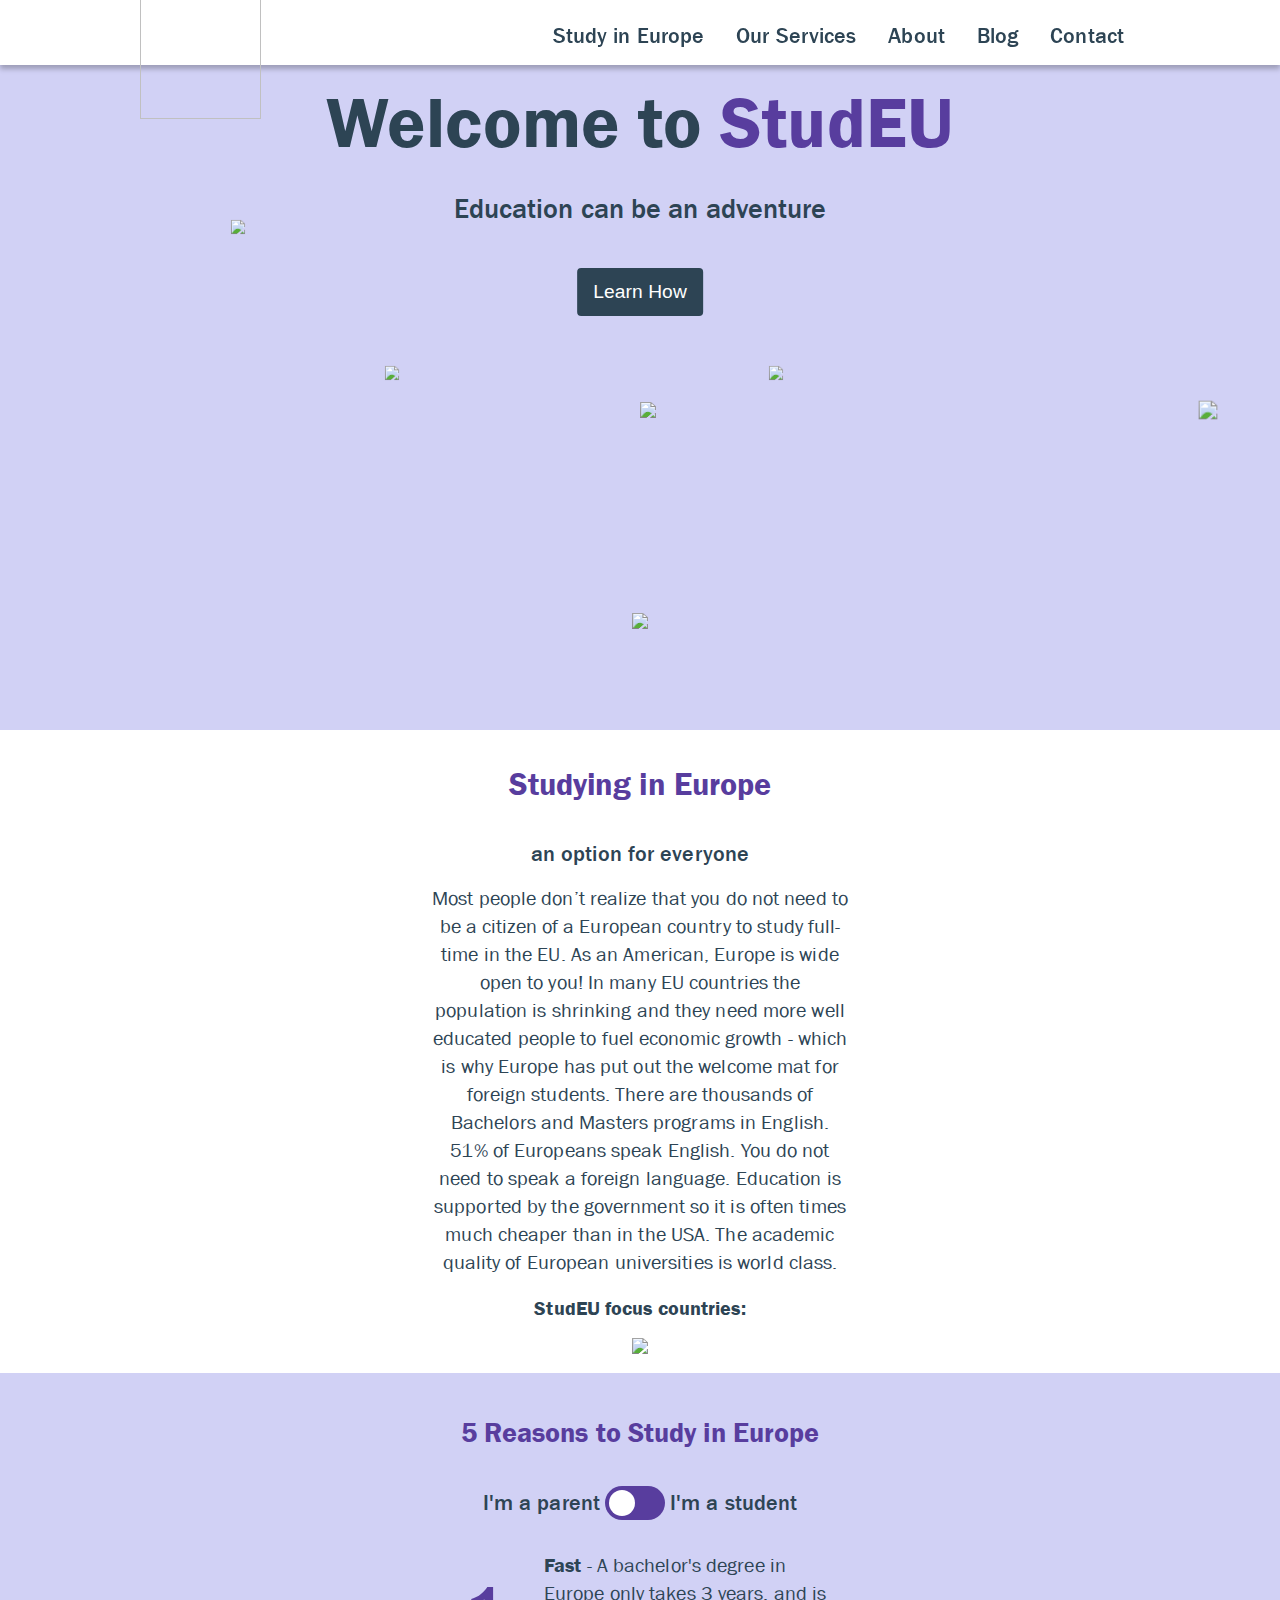
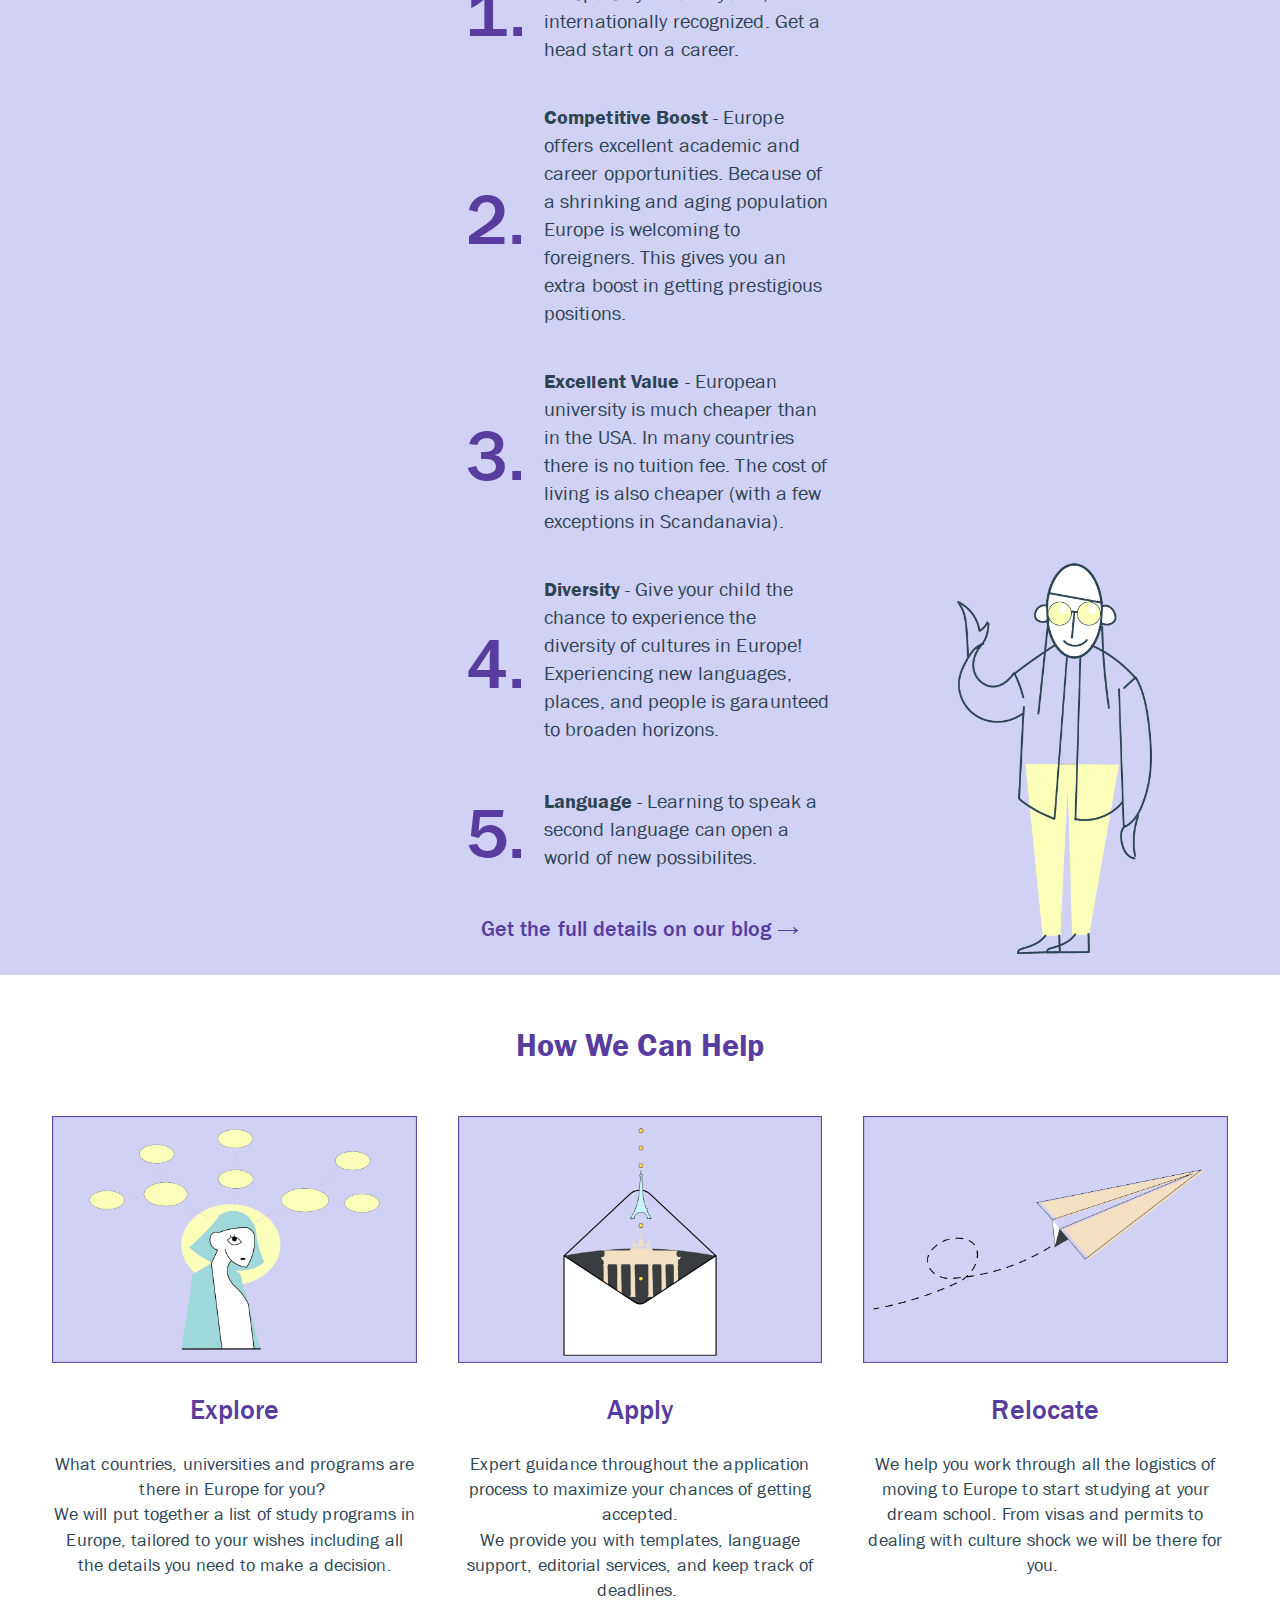
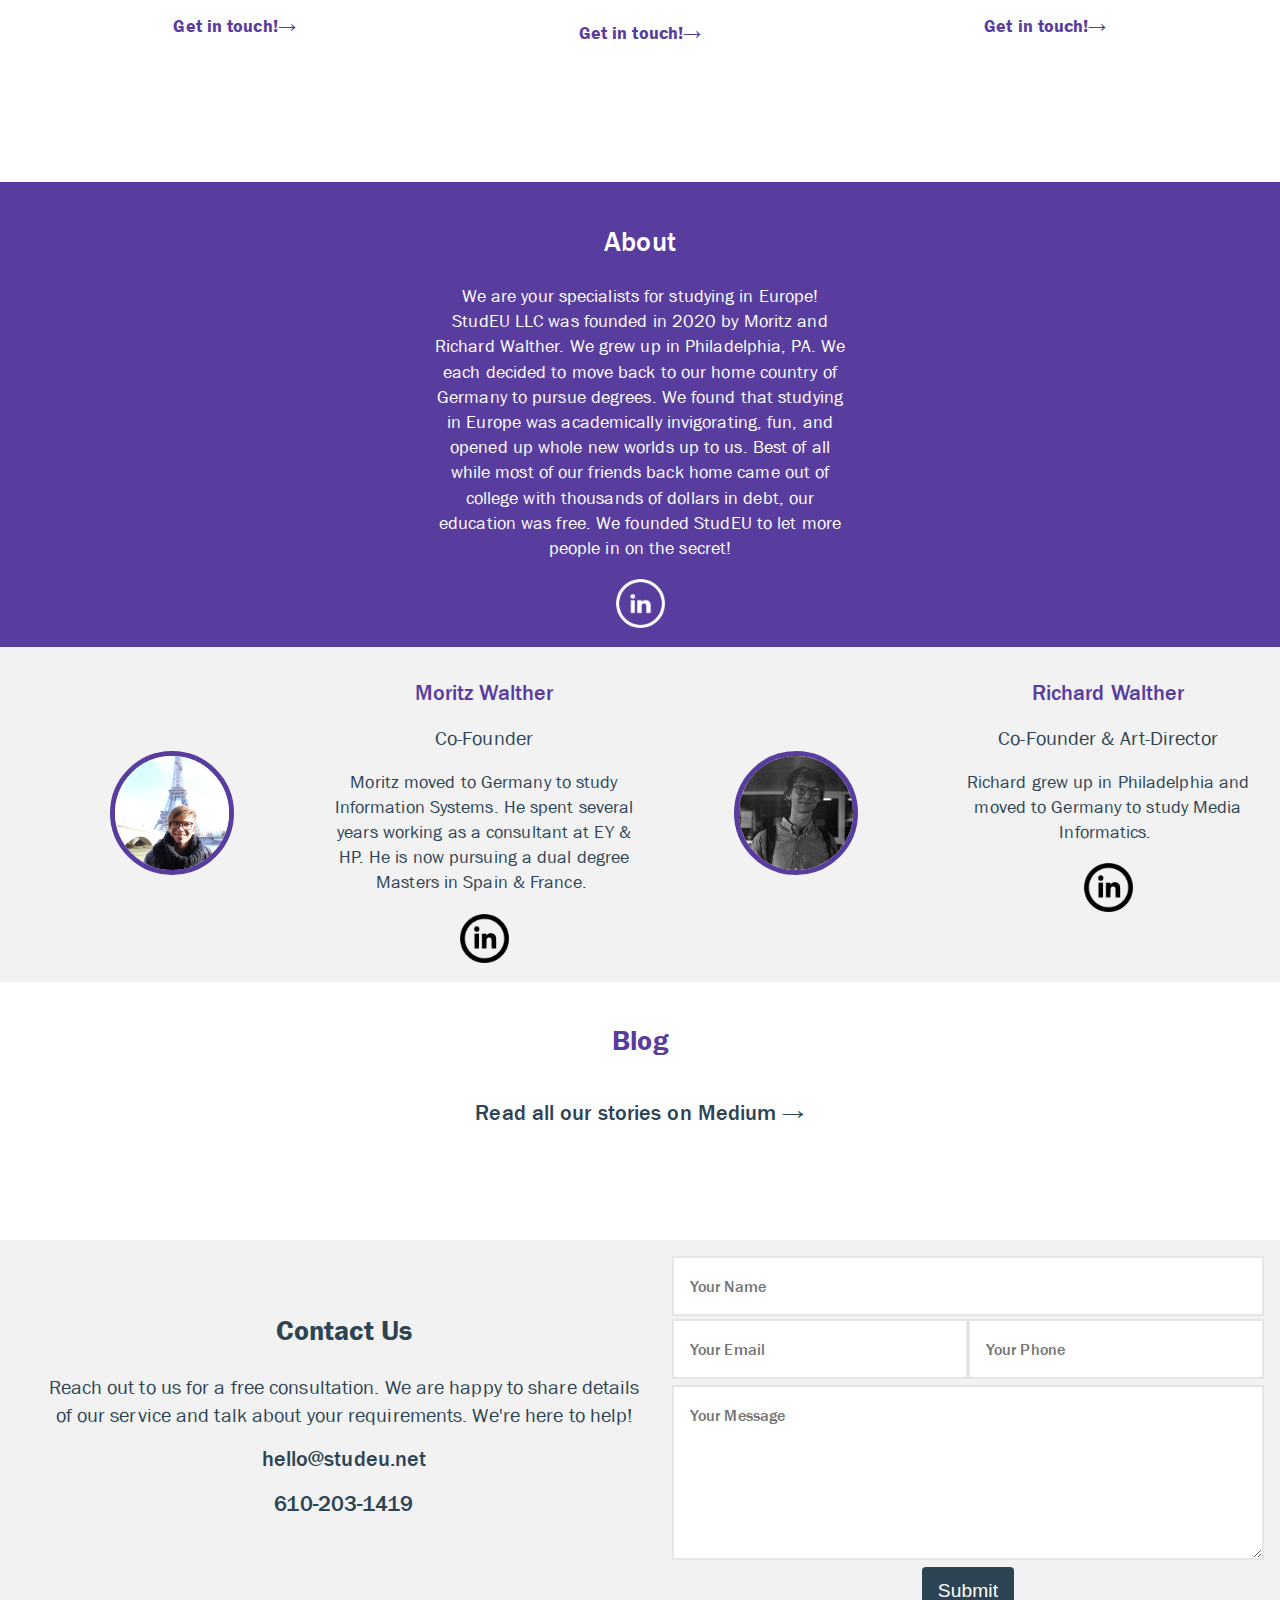
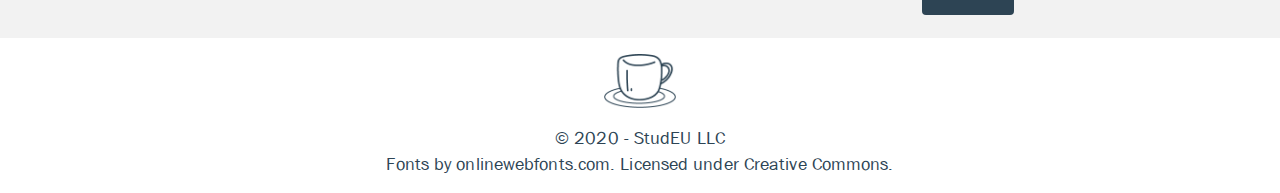
==== index.html @ b0014d2d "smooth scrolling for mobile and IE" ====
<!DOCTYPE html>
<html lang="en">
<head>
    <meta charset="UTF-8">
    <meta name="viewport" content="width=device-width, initial-scale=1.0">
    <title>StudEU</title>
    <link rel="icon" type="image/png" href="images/favicon3.png"/>
    <link rel="stylesheet" href="style.css">
    <script src="https://ajax.googleapis.com/ajax/libs/jquery/3.5.1/jquery.min.js"></script>
    <script type="text/javascript" src="//cdn.jsdelivr.net/npm/slick-carousel@1.8.1/slick/slick.min.js"></script>
    <script src="https://medium-widget.pixelpoint.io/widget.js"></script>
   <!-- <script src="https://www.google.com/recaptcha/api.js" async defer></script> !-->
   <script src="script.js"></script>
</head>
<body>
    <header id="header">
        <div id="header-inner">

            <a id="header-logo" href="#">
                <img src="images/Artboard 1.svg" alt="">
            </a>
            <button id="header-nav-open" class="header-nav-button button icon-button">☰</button>
            <nav id="header-nav">
                <button id="header-nav-close" class="header-nav-button button icon-button">&times;</button>
                <ul id="header-nav-menu" class="menu-list">
                    <li class="menu-item">
                        <div onclick="scrollToElement('studying-in-Europe')">Study in Europe</div>
                    </li>
                    <li class="menu-item">
                        <div onclick="scrollToElement('services')">Our Services</div>
                    </li>
                    <li class="menu-item">
                        <div onclick="scrollToElement('about')">About</div>
                    </li>
                    <li class="menu-item">
                        <div onclick="scrollToElement('blog')">Blog</div>
                    </li>
                    <li class="menu-item">
                        <div onclick="scrollToElement('contact')">Contact</div>
                    </li>
                </ul>
            </nav>
        </div>
    </header>
    <main id="content">
        <section id="section-intro" class="section">
                <div id="background-frame"> 
                    <div class="section-heading"><h3 style="margin-bottom: -1rem; padding: 0rem;"><b>Welcome to <span style="color: #583D9E;">StudEU</span></b></h3></div>
                    <h2 style="margin-bottom: -2rem;">Education can be an adventure</h2>
                    <a href="#studying-in-Europe">
                        <button class="button button-primary center button-start" style="align-items: center;">Learn How</button>
                    </a>                 
                    <img id="stage1" src="./images/stage 2.0/Asset 1@0.75x.png">
                    <img id="stage2" src="./images/stage 2.0/Asset 2.png">
                    <img id="stage3" src="./images/stage 2.0/Asset 3.png">
                    <img id="stage4" src="./images/stage 2.0/Asset 4.png">
                    <img id="stage5" src="./images/stage 2.0/Asset 5.png">
                    <img id="stage-bubbles" src="./images/stage 2.0/Asset 7@0.75x.png">
                </div>
      </section>
        <span id="studying-in-Europe"></span>
        <section  class="flex-grid" style="margin-top: 0rem; padding-top: 0rem;">
            <div class="flex-col">
            </div>
            <div class="flex-col">
                <h2 class="section-heading" style ="color:#583D9E;"><b>Studying in Europe</b></h2>
                <h1>an option for everyone</h1>
                <p2>Most people don’t realize that you do not need to be a citizen of a European country to study full-time in the EU. As an American, Europe is wide open to you! In many EU countries the population is shrinking and they need more well educated people to fuel economic growth - which is why Europe has put out the welcome mat for foreign students. There are thousands of Bachelors and Masters programs in English. 51% of Europeans speak English. You do not need to speak a foreign language. Education is supported by the government so it is often times much cheaper than in the USA. The academic quality of European universities is world class.</p2>
                <br><br>
                <p2><b>StudEU focus countries:</b></p2>
                
            </div>
            <div class="flex-col">
            </div>       
        </section>
    </section>
    <section  class="flex-grid" style="margin-top: 0rem; padding-top: 0rem;">
        <div class="flex-col">
        </div>
        <div class="flex-col">
            <img id="mapid" style = "display: inline-block;" src="./images/Map-of-Europe-Highlighted.png">
        </div>
        <div class="flex-col">
        </div>       
    </section>
    <section id="section-why" class="flex-grid">
                <div class="flex-col">
                </div>
                <div class="flex-col">
                        <h2 style="margin-bottom:-1rem;" class="purple-text"> <b>5 Reasons to Study in Europe</b></h2>
                        <br><br>
                        <div class="grid-container" style="margin-bottom: .1rem; margin-top:.1rem;">
                            <div class="grid-item">
                                <h1>I'm a parent</h1>                                
                            </div>
                            <div class="grid-item">
                                <label class="switch">
                                    <input type="checkbox" id="mySwitch" onclick="changeText()">
                                    <span class="switch-slider round"></span>
                                </label> 
                            </div>
                            <div class="grid-item">
                                <h1>I'm a student</h1>
                            </div>                                                     
                        </div>
                        <div class="flex-grid" >
                            <div class="flex-col flex-col-numbers">
                                <div class="reasons-list-number">1.</div>
                            </div>
                            <div class="flex-col flex-col-reasons">
                                <p2 id="reason1"><b>Fast</b> -  A bachelor's degree in Europe only takes 3 years, and is internationally recognized. Get a head start on a career. </p2>
                            </div>
                        </div>
                        <div class="flex-grid">
                            <div class="flex-col flex-col-numbers">
                                <div class="reasons-list-number">2.</div>
                            </div>
                            <div class="flex-col flex-col-reasons">
                                <p2 id="reason2"><b >Competitive Boost</b> - Europe offers excellent academic and career opportunities. Because of a shrinking and aging population Europe is welcoming to foreigners. This gives you an extra boost in getting prestigious positions.</p2>
                            </div>
                        </div>
                        <div class="flex-grid" >
                            <div class="flex-col flex-col-numbers">
                                <div class="reasons-list-number">3.</div>
                            </div>
                            <div class="flex-col flex-col-reasons">
                                <p2 id="reason3"><b>Excellent Value</b> - European university is much cheaper than in the USA. In many countries there is no tuition fee. The cost of living is also cheaper (with a few exceptions in Scandanavia).</p2>
                            </div>
                        </div>
                        <div class="flex-grid">
                            <div class="flex-col flex-col-numbers">
                                <div class="reasons-list-number">4.</div>
                            </div>
                            <div class="flex-col flex-col-reasons">
                                <p2 id="reason4"><b>Diversity</b> - Give your child the chance to experience the diversity of cultures in Europe! Experiencing new languages, places, and people is garaunteed to broaden horizons.</p2>    
                            </div>
                        </div>
                        <div class="flex-grid">
                            <div class="flex-col flex-col-numbers">
                                <div class="reasons-list-number">5.</div>
                            </div>
                            <div class="flex-col flex-col-reasons">
                                <p2 id="reason5"><b>Language</b> - Learning to speak a second language can open a world of new possibilites.</p2>
                            </div>
                        </div>
                        <a id = "blog-more-info" href="https://medium.com/@studeu/5-great-reasons-for-your-child-to-study-full-time-in-europe-77529d9ef57d">
                            <h1 style="color:#583D9E;">Get the full details on our blog → </h1>
                        </a>
                    </div>        
                <div class="flex-col" style="align-self:flex-end;">
                    <img src="images/Person-Showing.png" id="person-image">
                </div>
        </section>
        <span id="services"></span>
        <section id="section-services" class="flex-grid">
                <div class="flex-col">
                </div>
                <div class="flex-col" style= "flex-grow: 3;">
                    <h2 class="section-heading" style="color:#583D9E;" ><b>How We Can Help</b></h2>
                </div>
                <div class="flex-col">
                </div>
                <div class="flex-grid">
                    <div class="flex-col" style="align-self: flex-start; justify-content: center; margin-bottom: 1.5rem;  text-align: center;" >
                        <img src="images/Service-Explore.png" id="service-image">
                        <br>
                        <h2 class="purple-text">Explore</h2>
                        
                            <div style="width:90%; display: inline-block;">
                            <p1>
                                What countries, universities and programs are there in Europe for you? <br>
                                We will put together a list of study programs in Europe, tailored to your wishes including all the details you need to make a decision.
                            </p1>
                            </div>
                        
                        <br><br><br>
                        <span  onclick="prefillMessage('explore'); scrollToElement('contact')"><p1 class="underline-me purple-text"><b>Get in touch!→</b></p1></span>
                    </div>
                    <div class="flex-col" style="align-self: flex-start; justify-content: center; margin-bottom: 1.5rem;  text-align: center;">
                        <img src="images/Service-Apply.png" id="service-image">
                        <br>
                        <h2 class="purple-text">Apply</h2>
                        <div style="width:90%; display: inline-block;">
                            <p1>
                                Expert guidance throughout the application process to maximize your chances of getting accepted.<br>
                                We provide you with templates, language support, editorial services, and keep track of deadlines. 
                            </p1>
                        </div>
                        <br><br>
                        <span onclick="prefillMessage('apply'); scrollToElement('contact')"><p1 class="underline-me purple-text"><b>Get in touch!→</b></p1></span>
                    </div>
                    <div class="flex-col" style="align-self: flex-start; justify-content: center; margin-bottom: 1.5rem;  text-align: center;">
                        <img src="images/Service-Relocate.png" id="service-image">
                        <br>
                        <h2 class="purple-text">Relocate</h2>
                        <div style="width:90%; display: inline-block;">
                            <p1 >We help you work through all the logistics of moving to Europe to start studying at your dream school. From visas and permits to dealing with culture shock we will be there for you. 
                            </p1>
                        </div>
                        <br><br><br>
                        <span onclick="prefillMessage('relocate'); scrollToElement('contact')"><p1 class="underline-me purple-text"><b>Get in touch!→</b></p1></span>
                    </div>
                </div>
        </section>
        <span id="about"></span>
        <section id="section-about" class="flex-grid">
            <div class="flex-col">
            </div>
            <div class="flex-col">
                <h2 style="color:white;">About</h2>
                
                <p1 style="color:white;">We are your specialists for studying in Europe! StudEU LLC was founded in 2020 by Moritz and Richard Walther. We grew up in Philadelphia, PA. We each decided to move back to our home country of Germany to pursue degrees. We found that studying in Europe was academically invigorating, fun, and opened up whole new worlds up to us. Best of all while most of our friends back home came out of college with thousands of dollars in debt, our education was free. We founded StudEU to let more people in on the secret!</p1>
                <br> <br>
                <a href="https://www.linkedin.com/company/studeu/">
                    <img src="images/Linkedin-white.png" class="linkedin-icon">
                </a>
            </div>
            <div class="flex-col">
            </div>
        </section>
        <section id="section-about-people" class="flex-grid" >
            <div class="flex-col">
                <img src="images/Moritz-Pic.jpg" class="person-img">
            </div>
            <div class="flex-col" style="align-self: flex-start">
                <h1 class="purple-text">Moritz Walther</h1>
                <p2>Co-Founder</p2>
                <br> <br>
                <p1>Moritz moved to Germany to study Information Systems. He spent several years working as a consultant at EY & HP. He is now pursuing a dual degree Masters in Spain & France. </p1>
                <br> <br>
                <a href="https://www.linkedin.com/in/moritz-walther/">
                    <img src="images/Linkedin-black.png" class="linkedin-icon">
                </a>
                <br>
            </div>
            <div class="flex-col">
                <img src="images/Richard-Pic.jpg" class="person-img">
            </div>
            <div class="flex-col" style="align-self: flex-start">
                <h1 class="purple-text">Richard Walther</h1>
                        <p2>Co-Founder & Art-Director</p2>
                        <br> <br>
                        <p1>Richard grew up in Philadelphia and moved to Germany to study Media Informatics. </p1>
                        <br> <br>
                            <div style="margin-top: auto;">
                                <a href="https://www.linkedin.com/in/richard-w-7a8641109/">
                                    <img src="images/Linkedin-black.png" class="linkedin-icon">
                                </a>
                            </div>
            </div>
        </section>
        <span id="blog"></span>
        <section id="section-blog" class="section">
            <h2 class="purple-text"><b>Blog</b></h2>
            <a href="https://medium.com/@studeu">
                <h1> Read all  our stories on Medium → </h1>
            </a>
            <div id="medium-widget"></div>
            
            <script>
                blog();
            </script>
        </section>
        <span id="contact"></span>
        <section id="section-contact" class="flex-grid"> 
            <div class="flex-col" id="contact-text">
                <h2><b>Contact Us</b></h2>
                <p2>Reach out to us for a free consultation. We are happy to share details of our service and talk about your requirements. We're here to help!</p2>
                <a href="mailto:hello@studeu.net">
                <h1>hello@studeu.net</h1> </a>
                <a href="tel:610-203-1419">
                <h1>610-203-1419</h1></a>
            </div>

            <div class="flex-col" style="padding:0rem;">
                    <form id="form" onsubmit="submitToAPI(event)">
                    <div class="form-row">
                        <input name="name" id="form-name" type="text" class="input" placeholder="Your Name" required>
                    </div>
                    <div class="form-row">
                        <div class = "flex-grid" style="padding:0rem;">
                                <div class="flex-col flex-col-half" >
                                    <input name="email" id="form-email" type="email" class="input" placeholder="Your Email" required>
                                </div>
                                <div class="flex-col flex-col-half">
                                    <input name="phone" id="form-phone" class="input" placeholder="Your Phone">
                                </div>
                        </div>
                    </div>
                    <div class="form-row">
                        <textarea name="message" id="form-message" class="input" placeholder="Your Message"></textarea>
                    </div>
                    <!--<div class="g-recaptcha" data-sitekey="6LcpQLAZAAAAAIV9UxPJZCe8Hn0rrVC9Y1Fi3FU3" data-callback=”ccb”></div><span></span>-->
                    <div class="form-row">
                        <button type="submit" id="form-submit" class="button button-send">Submit</button>
                    </div>
                </form>
                <div id="sent-message"></div>
            </div>
        </section>
    </main>
    <footer id="footer">
        <div id="footer-inner">
            <img src="images/coffee-mug.png" id="footer-picture">
            <br>
            <p1>© 2020 - StudEU LLC</p1>
            <p1>Fonts by onlinewebfonts.com. Licensed under Creative Commons.</p1>
        </div>
    </footer>
</body>
</html>
---- style.css ----
/* Colors */

:root {
    /* Body */
    --color-background-body: #FFFFFF;

    --color-font-body: #2D4454;
    --color-font-link: #583D9E;
    
    --font-body: 'Franklin Gothic Medium', 'Franklin Gothic Book', Arial, sans-serif;
    

    /* General */
    --color-border: rgba(0, 0, 0, 0.1);
    --color-face: #FFFFFF;
    
    /* Button */
    --color-background-button: transparent;
    --color-background-button-hover: #583D9E;
    
    --color-background-button-primary: #2D4454;
    --color-font-button-primary: #FFFFFF;
    
    /* Layout */
    --metric-content-width: 1000px;

    /* Header */
    --color-background-header: var(--color-background-body);

    /* Nav */
    --color-background-nav: #405465;
    --color-font-nav: #FFFFFF;

    /* Sections */
    --color-background-section-why: #D1D1F5;
    --color-background-section-services: #FFFFFF;
    --color-background-section-countries: #FAFAFA;
    --color-background-section-about: #583D9E;
    --color-background-section-about-people: #F2F2F2;
    --color-background-section-contact:#F2F2F2;
    /* Footer */
    --color-background-footer: #ffffff;
}



/* Dark mode */
@media (prefers-color-scheme: dark) {
    :root {
    }
}

/* Setup */
@font-face {font-family: "Franklin Gothic Book"; src: url("./fonts/Franklin\ Gothic\ Book.woff"); }
@font-face {font-family: "Franklin Gothic Medium"; src: url("./fonts/Franklin\ Gothic\ Medium.woff"); }
@font-face {font-family: "Franklin Gothic Book"; src: url("./fonts/Franklin\ Gothic\ Demi.woff");  font-weight: bold; }
@font-face {font-family: "Franklin Gothic Medium"; src: url("./fonts/Franklin\ Gothic\ Demi.woff");  font-weight: bold; }

* {
    -webkit-tap-highlight-color: transparent;
    box-sizing: border-box;
    flex: 0 0 auto;
    letter-spacing: 0.1px;
}
*:focus {
    outline: none;
}


html {
    /**scroll-behavior: smooth;**/
    overflow-x: hidden;
  }

body {
    background-color: var(--color-background-body);
    display: flex;
    flex-flow: column nowrap;
    font-size: 1rem;
    margin: 0;
    color: var(--color-font-body);
    font-family: var(--font-body);
    overflow-x: hidden;
}

a {
    color: var(--color-font-link);
    cursor: pointer;
    text-decoration: none;
}
a:hover {
    text-decoration: underline;
}

button {
    cursor: pointer;
}

h1 {
    font-family: Franklin Gothic Medium;
    font-style: normal;
    font-weight: normal;
    font-size: 22px;
    line-height: 140.62%;
    /* or 101px */
    color: #2D4454;
}
h2 {
    font-family: Franklin Gothic Medium;
    font-style: normal;
    font-weight: normal;
    font-size: 28px;
    line-height: 140.62%;
    /* or 39px */
    color: #2D4454;
}
h3 {
    font-family: Franklin Gothic Medium;
    font-style: normal;
    font-weight: normal;
    font-size: 72px;
    line-height: 140.62%;
    /* or 101px */
    color: #2D4454;
}

p1 {
    font-family: Franklin Gothic Book;
    font-style: normal;
    font-weight: normal;
    font-size: 18px;
    line-height: 140.62%;
    /* identical to box height, or 25px */
    color: #2D4454;
}
p2{
    font-family: Franklin Gothic Book;
    font-style: normal;
    font-weight: normal;
    font-size: 20px;
    line-height: 140.62%;
    /* or 28px */
    color: #2D4454;
    text-align: center;
}


.grid-container {
    display: inline-grid;
    grid-template-columns: auto auto auto;
    grid-column-gap: 5px;
    justify-items: center;
    text-align: center;
    align-items: center;
    margin-bottom: -10rem;
  }
.grid-item {
    
    
}
/* Components */

.button {
    align-items: center;
    background: var(--color-background-button);
    border: none;
    border-radius: 4px;
    color: var(--color-font-button);
    cursor: pointer;
    display: flex;
    font-size: 1.2rem;
    height: 48px;
    justify-content: center;
    margin: 4px;
    padding: 0 16px;
}

.button:hover {
    background-color: var(--color-background-button-hover);
}

.button-primary {
    background: var(--color-background-button-primary);
    color: var(--color-font-button-primary);
}

@media screen and (max-width: 720px) {
    .button-primary{
        display: none;
    }
}

.button-send {
    background: var(--color-background-button-primary);
    color: var(--color-font-button-primary);
}

.button-secondary {
    border: 1px solid var(--color-background-button-primary);
}
.center {
    margin: 0;
    position: absolute;
    top: 40%;
    left: 50%;
    -ms-transform: translate(-50%, -50%);
    transform: translate(-50%, -50%);
  }

.icon-button {
    padding: 0;
    width: 48px;
}
.purple-text {
    color: #583D9E;
}

.input {
    border: 2px solid var(--color-border);
    font-family: var(--font-body);
    font-size: 1rem;
    line-height: 1.5rem;
    padding: 16px;
    width: 100%;
}

.reasons-list-number{
    font-family: Franklin Gothic Medium;
    font-style: normal;
    font-weight: normal;
    font-size: 72px;
    line-height: 140.62%;
    color: #583D9E;
    padding-top: 0px;
    padding-bottom: 0px;
    margin-bottom: 0px;
    margin-top: 0px;
}

.input-label {
    font-size: 1rem;
    width: 100%;
}
.menu-list {
    align-items: stretch;
    display: flex;
    flex-flow: column nowrap;
    list-style: none;
    margin: 0;
    padding: 0;
}

.image {
    background-position: center;
    background-repeat: no-repeat;
    background-size: contain;
    min-height: 128px;
    min-width: 128px;
}


.slider {
    display: flex;
    flex-flow: column nowrap;
    min-height: 512px;
    height: 90vh;
    max-height: 720px;
    position: relative;
}

.slick-list {
    flex-grow: 1;
    overflow: hidden;
}

.slick-track {
    height: 100%;
    display: flex;
    flex-flow: row nowrap;
}

.slick-arrow {
    height: 100%;
    padding: 0;
    position: absolute;
    top: 50%;
    transform: translateY(-50%);
    z-index: 2;
    width: 48px;
}

.slick-prev {
    left: 0;
}

.slick-next {
    right: 0;
}

.slick-slide {
    height: 100%;
    padding: 16px;
    z-index: 0;
}

.slick-slide-content {
    background-color: var(--color-face);
    border: 1px solid var(--color-border);
    border-radius: 4px;
    height: 100%;
    width: 100%;
}

.slick-dots {
    display: flex;
    flex-flow: row nowrap;
    justify-content: center;
    list-style: none;
    margin: 0;
    padding: 0;
}

.slick-dots > li {
    margin: 4px;
}

.slick-dots > li > button {
    background: transparent;
    border: none;
    font-size: 0;
    line-height: 0;
    margin: 0;
    padding: 8px;
}

.slick-dots > li > button::before {
    border-radius: 50%;
    background-color: var(--color-border);
    content: '';
    display: block;
    height: 8px;
    width: 8px;
}

.slick-dots > li.slick-active > button::before {
    background-color: var(--color-font-body);
}


.switch {
    position: relative;
    display: inline-block;
    width: 60px;
    height: 34px;
  }
  
 
.switch input {
    opacity: 0;
    width: 0;
    height: 0;
  }

  .switch-slider {
    position: absolute;
    cursor: pointer;
    top: 0;
    left: 0;
    right: 0;
    bottom: 0;
    background-color: #583D9E;
    -webkit-transition: .4s;
    transition: .4s;
  }
  
  .switch-slider:before {
    position: absolute;
    content: "";
    height: 26px;
    width: 26px;
    left: 4px;
    bottom: 4px;
    background-color: white;
    -webkit-transition: .4s;
    transition: .4s;
  }
  
input:checked + .switch-slider {
    background-color: #2D4454;
  }
  input:focus + .switch-slider {
    box-shadow: 0 0 1px #2196F3;
  }
  
 input:checked + .switch-slider:before {
    -webkit-transform: translateX(26px);
    -ms-transform: translateX(26px);
    transform: translateX(26px);
  }
  

.switch-slider.round {
    border-radius: 34px;
  }
  
.switch-slider.round:before {
    border-radius: 50%;
  }
  

.tabs {
    display: flex;
    flex-flow: column nowrap;
}
.tab-control {
    display: flex;
    flex-flow: row nowrap;
    justify-content: center;
    margin-bottom: 24px;
}

.tab {

}

.tabs.parent .tab-student {
    display: none;
}
.tabs.student .tab-parent {
    display: none;
}
 

/* Layout */

#header {
    background-color: var(--color-background-header);
    display: flex;
    height: 65px;
    justify-content: center;
    position: sticky;
    top: 0;
    width: 100%;
    z-index: 1;
    box-shadow: 0px 4px 5px rgba(0, 0, 0, 0.25);
    position: fixed;
    top: 0;
    }

#header-inner {
    align-items: center;
    display: flex;
    flex-flow: row nowrap;
    height: 56px;
    justify-content: space-between;
    width: 100%;
    max-width: var(--metric-content-width);
    
}

#header-logo {
    padding-top: 5px;
    display: block;
    width: 121px;
    height: 171px;
    }

#header-logo > img {
    width: 121px;
    height: 171px;

}

#header-nav {
    background-color: var(--color-background-nav);
    bottom: 0;
    display: flex;
    flex-flow: column nowrap;
    position: fixed;
    right: 0;
    top: 0;
    transform: translateX(100%);
    width: calc(100% - 56px);
    max-width: 320px;
}
body.show-nav #header-nav {
    transform: translateX(0);
}

#header-nav-open {
    font-weight: 700;
}

#header-nav-close {
    align-self: flex-end;
    color: var(--color-font-nav);
    font-size: 2rem;
}

#header-nav-menu {
    margin-top: 128px;
}

#header-nav-menu .menu-item {
    font-family: Franklin Gothic Medium;
    font-style: normal;
    font-weight: normal;
    font-size: 22px;
    text-align: right;
    
}

#header-nav-menu a {
    display: block;
    color: var(--color-font-nav);
    padding: 0 16px;
    line-height: 4rem;
}
#header-nav-menu div {
    display: block;
    color: var(--color-font-nav);
    padding: 0 16px;
    line-height: 4rem;
}


@media (min-width: 720px) {
    #header-nav {
        background-color: transparent;
        position: static;
        transform: translateX(0);
        width: auto;
        max-width: unset;
    }

    .header-nav-button {
        display: none;
    }

    #header-nav-menu {
        margin-top: 15px;
        flex-flow: row nowrap;
    }

    #header-nav-menu a {
        color: var(--color-font-body);
        line-height: 3rem;
    }
    #header-nav-menu div {
        color: var(--color-font-body);
        line-height: 3rem;
    }
    #header-nav-menu div:hover {
        text-decoration: underline;
    }
}

/* Content */
#background-frame{
  width: 100%;
  height: 730px;
  background-color: #d1d1f5;

}
#stage1{
    /**The Studying Lady**/
    position: absolute;
    transform: translate(-50%, -50%);
    top: 85%;
    align-content: center; 
    z-index: 1;
}
@media screen and (max-width: 720px) {
    #stage1{
        /**no change needed**/
    }
}
#stage2{
    /**the windmill**/
    z-index: -1;
    position: absolute;
    top: 50%;
    left: 30%;
    transform: scale(0.9,0.9);
    z-index: 1;
}
@media screen and (max-width: 720px) {
    #stage2{
        z-index: -1;
        position: absolute;
        top: 65%;
        left: 2%;
        transform: scale(0.6,0.6);
        z-index: 1;
    }
}
@media screen and (max-width: 380px) {
    #stage2{
        z-index: -1;
        position: absolute;
        top: 60%;
        left: 2%;
        transform: scale(0.4,0.4);
        z-index: 1;
    }
}
#stage3{
    /**the viking boat**/
    z-index: -1;
    position: absolute;
    top: 30%;
    left: 18%;
    transform: scale(0.9,0.9);
    z-index: 1;
}
@media screen and (max-width: 720px) {
    #stage3{
    z-index: -1;
    position: absolute;
    top: 45%;
    left: 25%;
    transform: scale(0.5,0.5);
    z-index: 1;
    }
}
@media screen and (max-width: 380px) {
    #stage3{
    z-index: -1;
    position: absolute;
    top: 45%;
    left: 10%;
    transform: scale(0.3,0.3);
    z-index: 1;
    }
}
#stage4{
    /**the Brandenburger Tor **/
    z-index: -1;
    position: absolute;
    top: 55%;
    right: 5%;
    transform: scale(1.2,1.2);
    z-index: 1;
}
@media screen and (max-width: 380px) {
    #stage4{
    z-index: -1;
    position: absolute;
    top: 50%;
    right: 5%;
    transform: scale(0.6,0.6);
    z-index: 1;
    }
}
#stage5{
    /**the Eiffel Tower**/
    z-index: -1;
    position: absolute;
    top: 50%;
    left: 60%;
    transform: scale(0.9,0.9);
    z-index: 1;
}
@media screen and (max-width: 720px) {
    #stage5{
   display: none;
    }
}
#stage-bubbles{
    z-index: -1;
    position: absolute;
    top: 55%;
    align-content: center;
    z-index: 1;
}
@media screen and (max-width: 720px) {
    #stage-bubbles{
        transform: scale(0.7,0.7);
        z-index: 1;
    }
}
@media screen and (max-width: 380px) {
    #stage-bubbles{
        display: none;
    }
}

#sent-message{
    
}
#content {
    width: 100%;
    z-index: 0;
}
.flex-grid {
  display: flex;
  justify-content: space-evenly;
  flex-direction: row;
  flex-wrap: wrap;
  align-content: flex-start;
  align-items: center;
  padding: 16px;
  position: relative;
  width: 100%;
}
@media screen and (max-width: 720px) {
    .flex-grid{
        flex-direction: column;
    }
}

.flex-col {
    flex: 1;
    text-align: center;  
  }
.flex-col-numbers{
    height:100px;
}

.flex-col-reasons{

    text-align: left;
    flex-grow: 3;
    margin-bottom: .5rem;
}

.flex-col-half{
    margin-bottom: .2rem;
}
@media screen and (max-width: 720px) {
    .flex-col-half{
        width: 100%;
    }
}

#flex-col-email{
    padding-right: 1rem; 
    margin-left: -1rem;
}
@media screen and (max-width: 720px) {
    #flex-col-email{
        width: 100%;
        margin: 0px;
        padding: 0px;
        align-self: left;
    }
}

#flex-col-phone{
    margin-right: -1rem;
}
@media screen and (max-width: 720px) {
    #flex-col-phone{
        width: 100%;
        margin: 0px;
        padding: 0px;
        align-self: left;
    }
}

#footer-picture{
    max-width: 100%;
    height: 54px;
    
  }
#contact-text{
    align-self: flex-start; 
    padding: 2rem;
}


.person-img{
    width: 100%;
    max-width: 124px;
    height: auto;
    border-radius: 50%;
    border: 5px solid #583D9E;
    -webkit-background-size: cover;
    -moz-background-size: cover;
    -o-background-size: cover;
    background-size: cover;
}

.section {
    align-items: center;
    display: flex;
    flex-flow: column nowrap;
    justify-content: center;
    padding: 16px;
    position: relative;
    width: 100%;
}

.section-image {
    width: 100%;
    height: auto;
}

.section-inner {
    width: 370px;
    max-width: var(--metric-content-width);
    align-items: center;
    text-align: center;
    
}


.section-heading {
    display: block;
    font-size: 2rem;
    text-align: center;
    margin: 2rem 0;
    width: 100%;
}

.section-inner > p {
    font-size: 1.5rem;
    align-items: center;
}



#mapid { 
    width: auto;
    height: auto;
}
@media screen and (max-width: 380px) {
    #mapid{
        z-index: -1;
        transform: scale(0.5,0.5);
        vertical-align: middle;
        text-align: center;
        align-self:center;
        align-items: center;
        align-content: center;
        position: relative;
        justify-content: center;
    }
}

#medium-widget{
    display: inline-block;
    text-align: left;
    vertical-align: middle;
    align-self:center;
    align-items: center;
    align-content: center;
}

#person-image{
    width:50%;
    height:100%;
    object-fit:cover;
  }

#section-about {
    text-align: center;
    align-items: center;
    background: var(--color-background-section-about);
}

#section-blog {
    text-align: center;
    align-items: center;
    margin-bottom: 5rem;
}

#section-about > .section-image {
    height: 256px;
}

#section-about-people {
    text-align: center;
    align-items: center;
    background: var(--color-background-section-about-people);
}

#section-contact{
    background-color: var(--color-background-section-contact);
}

#section-explanation {
    text-align: center;
    align-items: center;

}



#section-intro {
    text-align: center;
    align-items: center;
    margin: 0rem;
    padding: 0rem;

}

#section-why {
    background: var(--color-background-section-why);
}

#section-countries {
    background-color: var(--color-background-section-countries);
}

#section-countries-slider {
    margin: 0 -16px;
}

#section-countries-slider .slick-list::before,
#section-countries-slider .slick-list::after {
    bottom: 0;
    content: '';
    display: none;
    position: absolute;
    top: 0;
    width: 48px;
    z-index: 1;
}
#section-countries-slider .slick-list::before {
    background: linear-gradient(to right, var(--color-background-section-countries) 0%,transparent 100%);
    left: 0;
}
#section-countries-slider .slick-list::after {
    background: linear-gradient(to left, var(--color-background-section-countries) 0%,transparent 100%);
    right: 0;
}

@media (min-width: 1000px) {
    #section-countries-slider .slick-list::before,
    #section-countries-slider .slick-list::after {
        display: block;
    }

    #section-countries-slider .slick-slide {
        padding: 16px 48px;
    }
}

#section-services {
    color: #fff;
    background: var(--color-background-section-services);
    margin-bottom: 5rem;
}


p1.underline-me:hover{
    text-decoration: underline;
}

 #service-image{
    width:90%;
    height:30%;
    object-fit:cover;
    
  }

#form {
    display: flex;
    flex-flow: column nowrap;
}

.form-row {
    align-items: center;
    display: flex;
    flex-flow: column wrap;
    margin-bottom: .2rem;
    width:100%;
    
}

#form-message {
    min-height: 175px;
    min-width: 300px;
    resize: vertical;
}

#form-submit {
    width: auto;
}

.linkedin-icon{
    width: 49px;
    height: auto;
}

/* Footer */

#footer {
    background-color: var(--color-background-footer);
    display: flex;
    justify-content: center;
    width: 100%;
}

#footer-inner {
    align-items: center;
    display: flex;
    flex-flow: column nowrap;
    justify-content: center;
    padding: 16px;
    width: 100%;
    max-width: var(--metric-content-width);
}
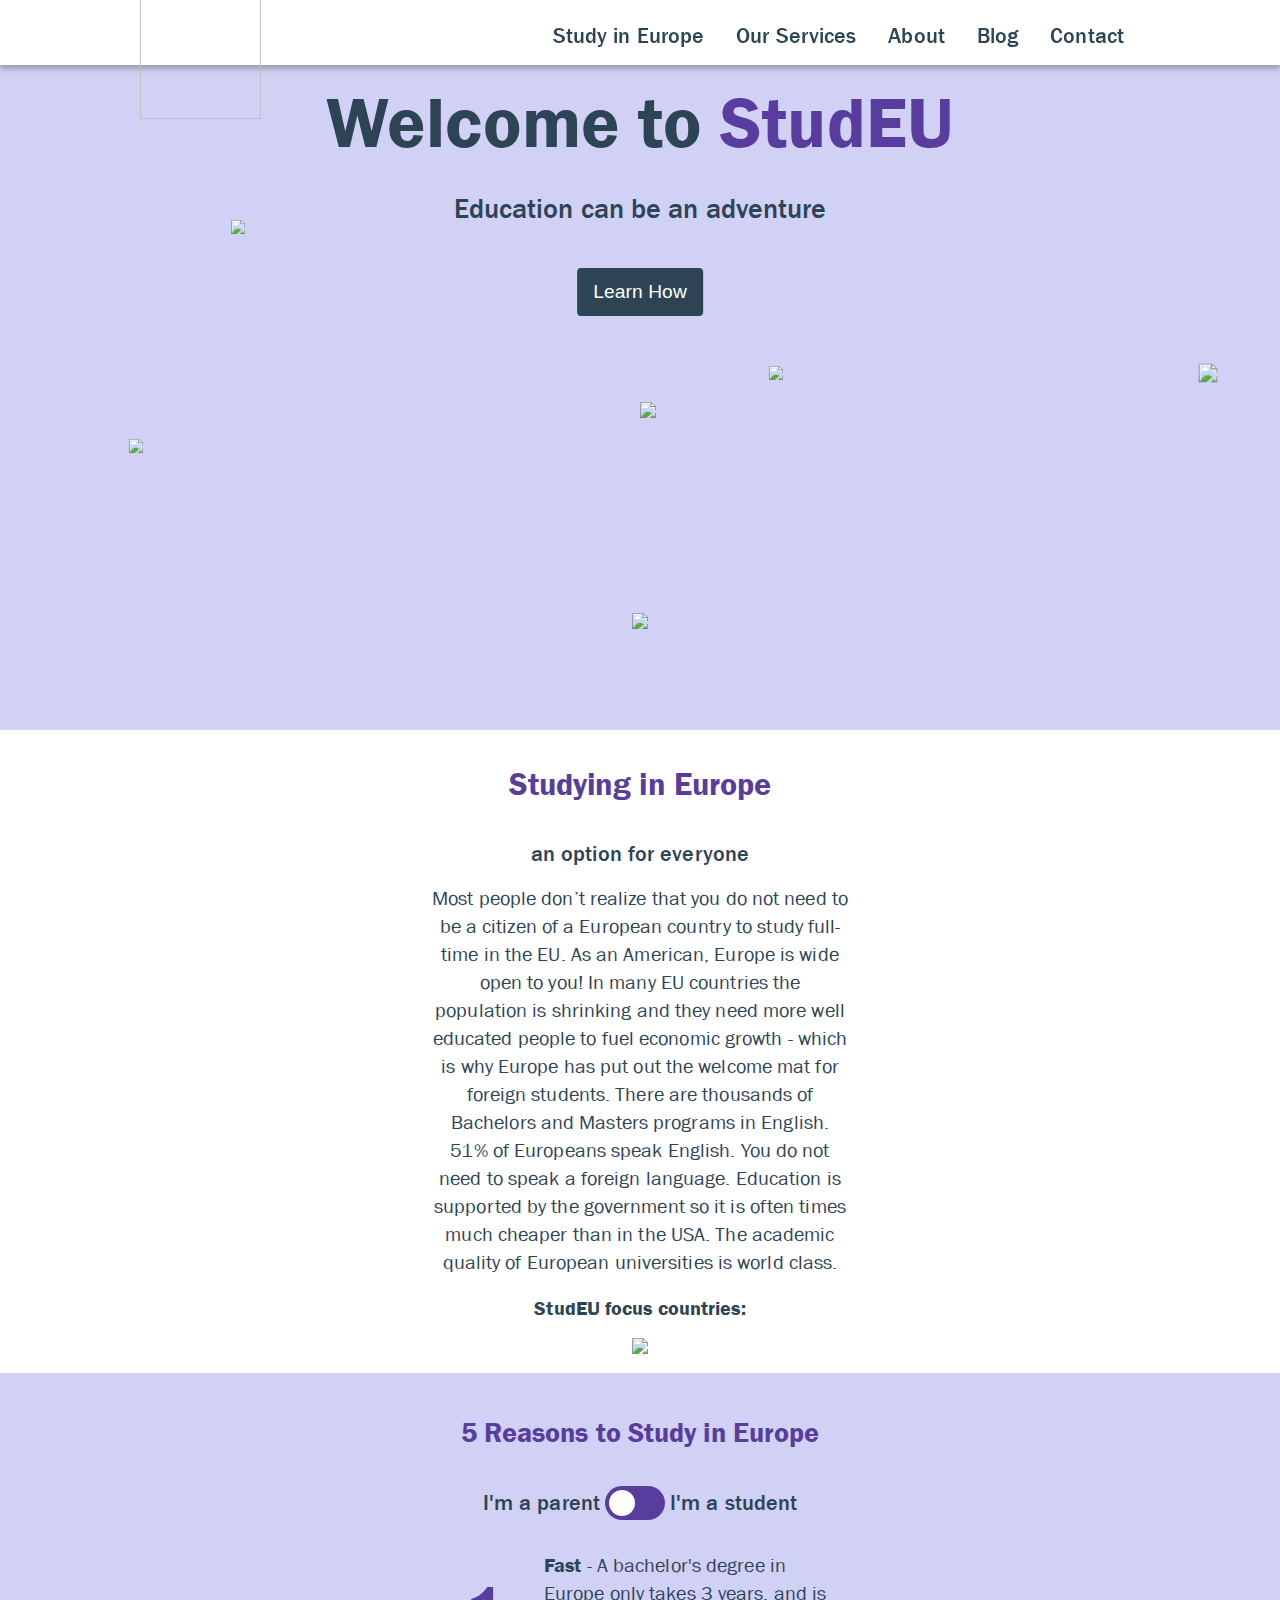
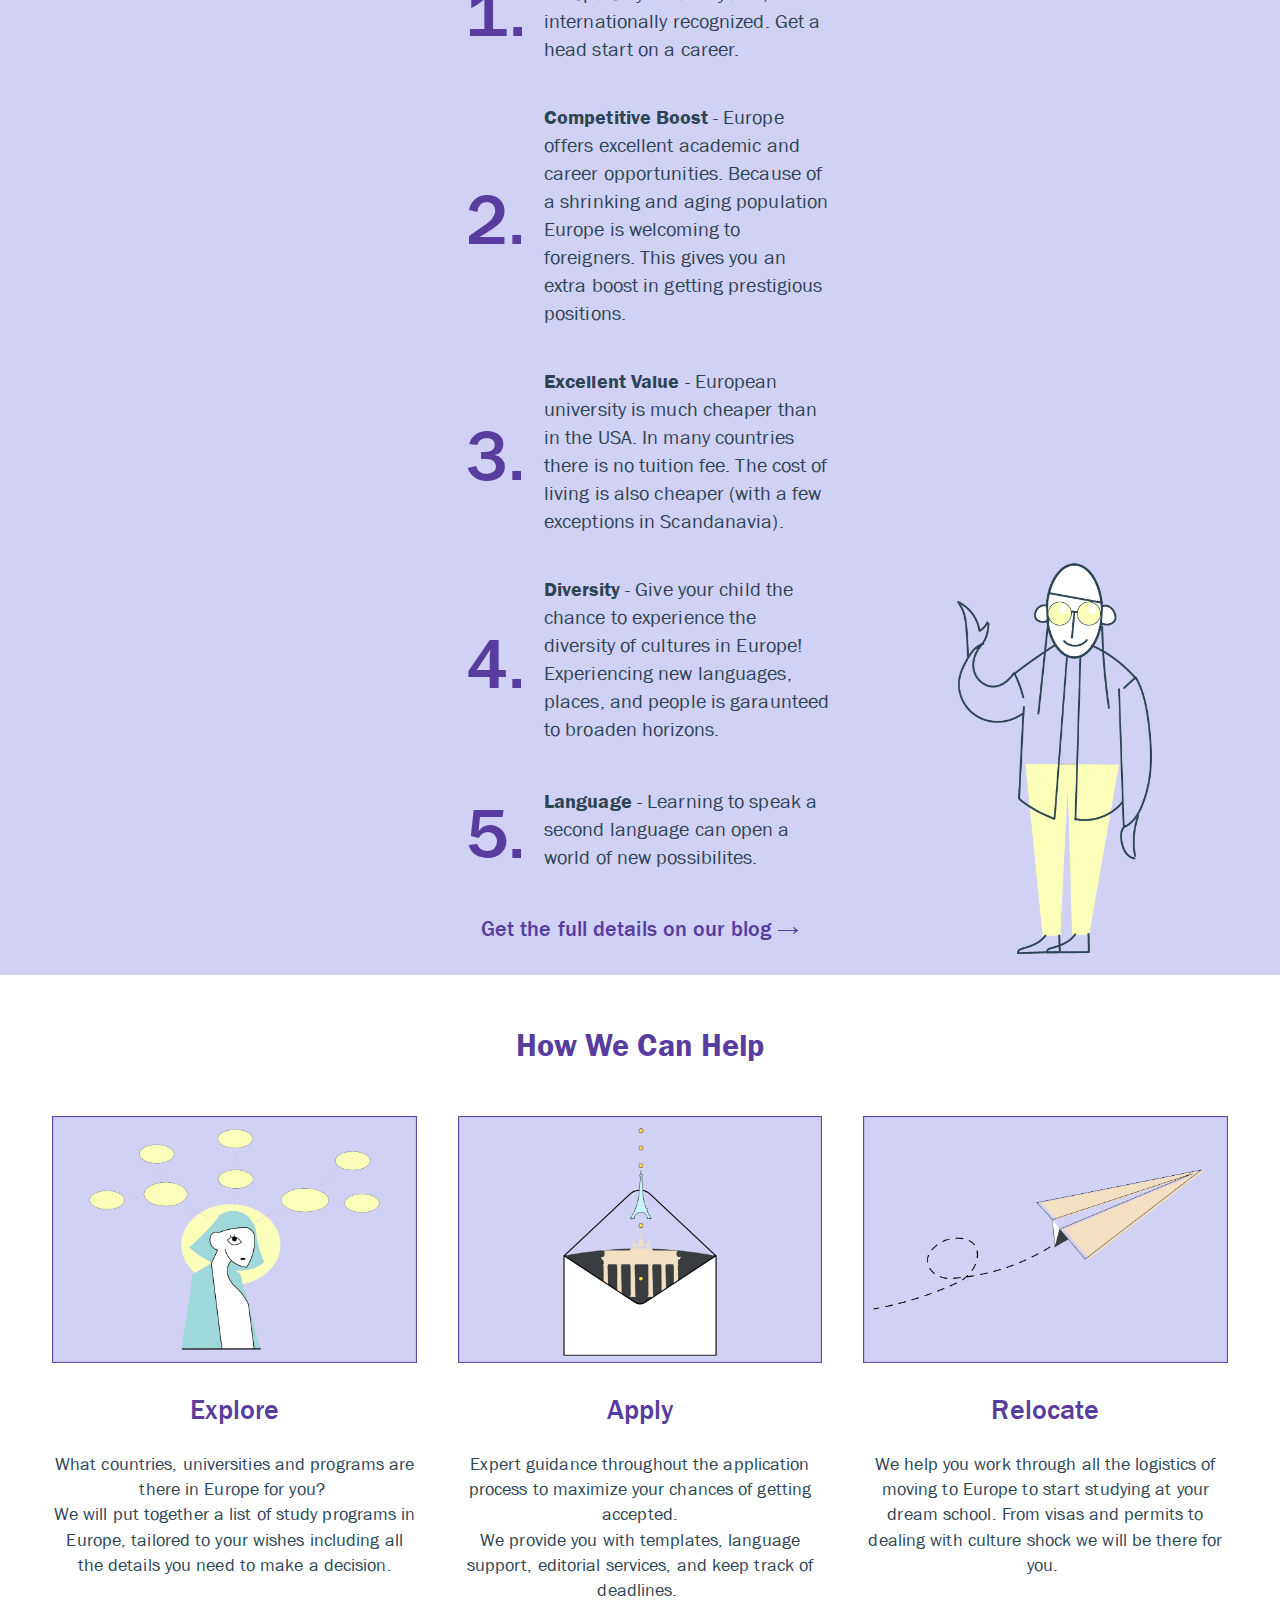
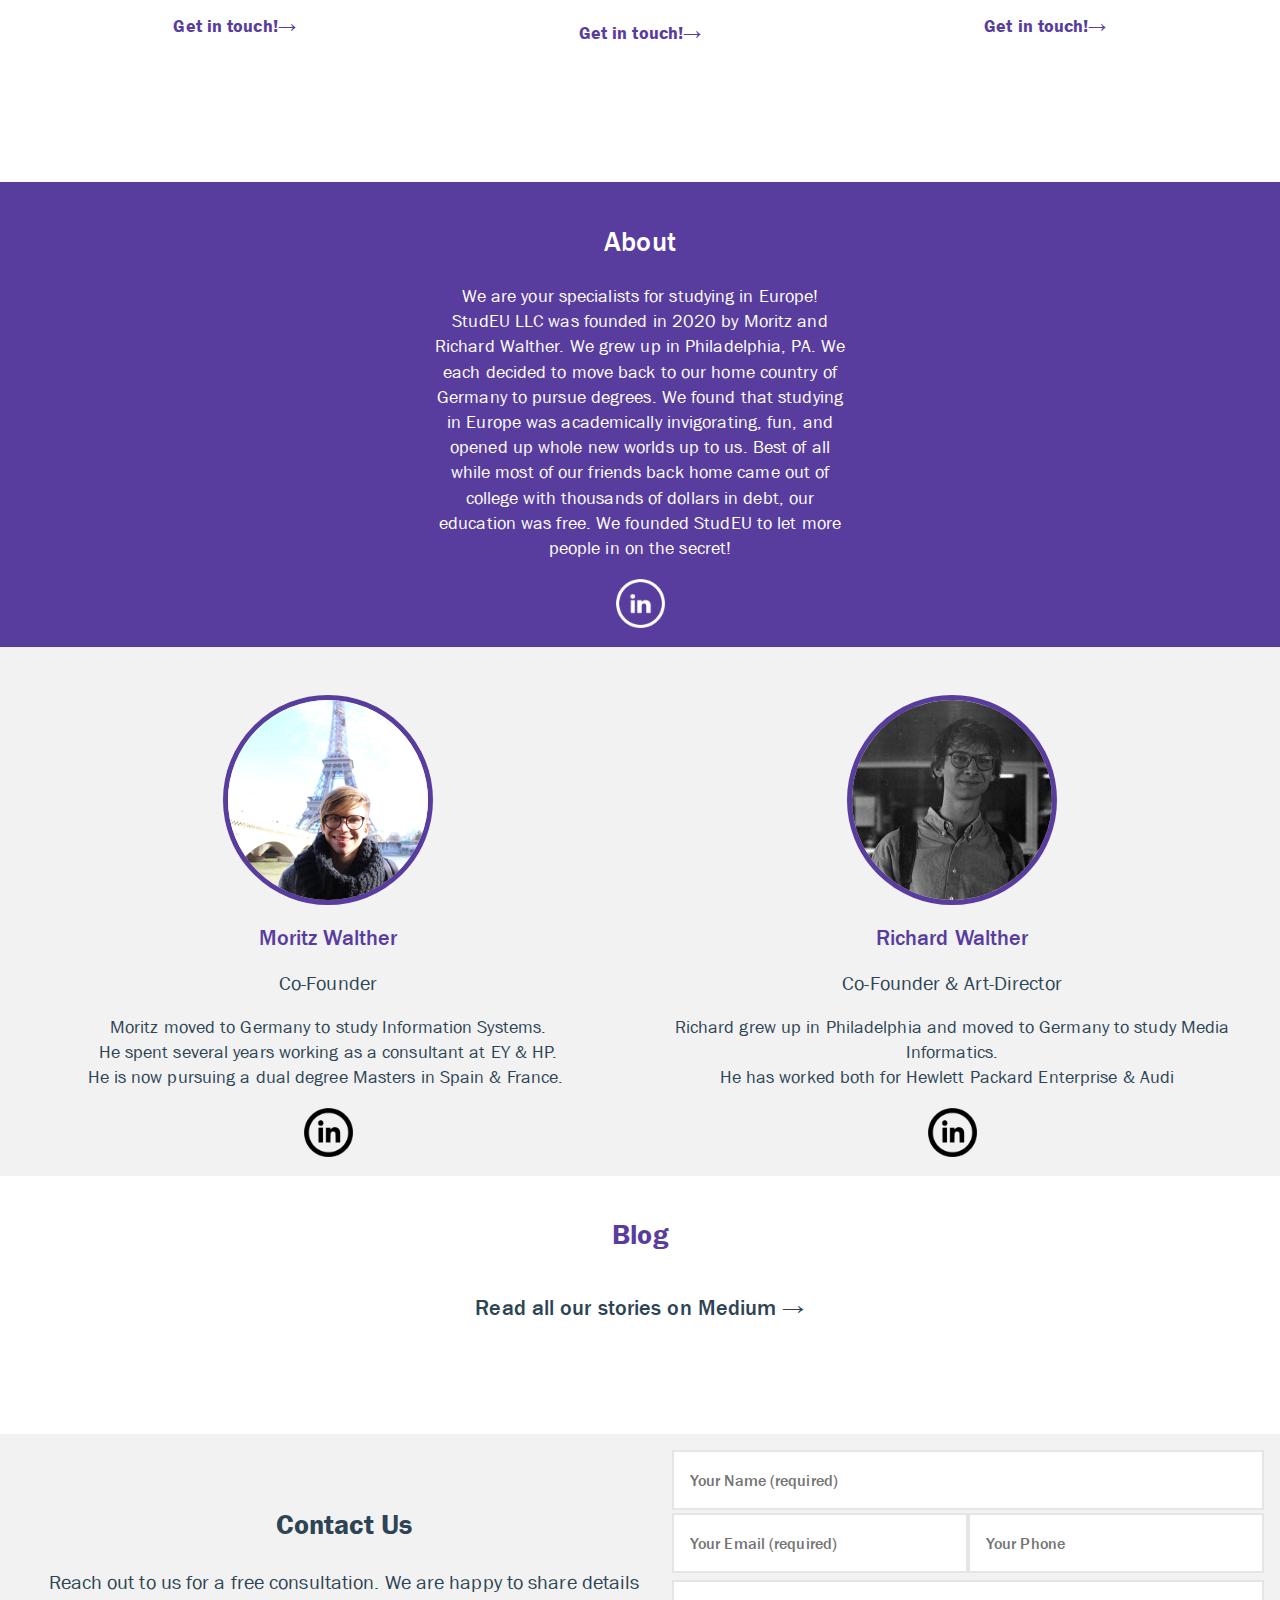
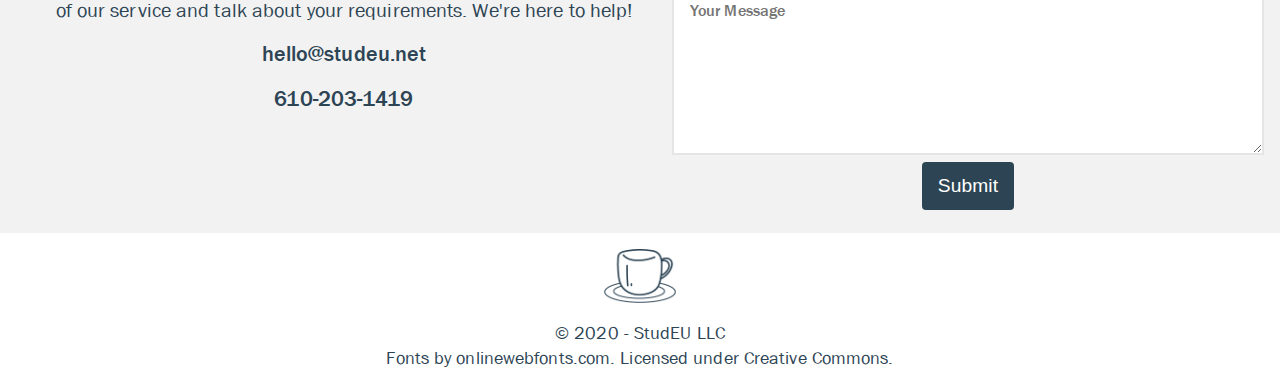
==== commit d77d7e55: "Change to Images and About Section" ====
--- a/index.html
+++ b/index.html
@@ -47,9 +47,9 @@
                 <div id="background-frame"> 
                     <div class="section-heading"><h3 style="margin-bottom: -1rem; padding: 0rem;"><b>Welcome to <span style="color: #583D9E;">StudEU</span></b></h3></div>
                     <h2 style="margin-bottom: -2rem;">Education can be an adventure</h2>
-                    <a href="#studying-in-Europe">
+                    <div onclick="scrollToElement('studying-in-Europe')">
                         <button class="button button-primary center button-start" style="align-items: center;">Learn How</button>
-                    </a>                 
+                    </div>                 
                     <img id="stage1" src="./images/stage 2.0/Asset 1@0.75x.png">
                     <img id="stage2" src="./images/stage 2.0/Asset 2.png">
                     <img id="stage3" src="./images/stage 2.0/Asset 3.png">
@@ -58,7 +58,7 @@
                     <img id="stage-bubbles" src="./images/stage 2.0/Asset 7@0.75x.png">
                 </div>
       </section>
-        <span id="studying-in-Europe"></span>
+        <span id="studying-in-Europe">
         <section  class="flex-grid" style="margin-top: 0rem; padding-top: 0rem;">
             <div class="flex-col">
             </div>
@@ -68,12 +68,11 @@
                 <p2>Most people don’t realize that you do not need to be a citizen of a European country to study full-time in the EU. As an American, Europe is wide open to you! In many EU countries the population is shrinking and they need more well educated people to fuel economic growth - which is why Europe has put out the welcome mat for foreign students. There are thousands of Bachelors and Masters programs in English. 51% of Europeans speak English. You do not need to speak a foreign language. Education is supported by the government so it is often times much cheaper than in the USA. The academic quality of European universities is world class.</p2>
                 <br><br>
                 <p2><b>StudEU focus countries:</b></p2>
-                
             </div>
             <div class="flex-col">
             </div>       
         </section>
-    </section>
+    </span>
     <section  class="flex-grid" style="margin-top: 0rem; padding-top: 0rem;">
         <div class="flex-col">
         </div>
@@ -151,7 +150,7 @@
                     <img src="images/Person-Showing.png" id="person-image">
                 </div>
         </section>
-        <span id="services"></span>
+        <span id="services">
         <section id="section-services" class="flex-grid">
                 <div class="flex-col">
                 </div>
@@ -162,7 +161,7 @@
                 </div>
                 <div class="flex-grid">
                     <div class="flex-col" style="align-self: flex-start; justify-content: center; margin-bottom: 1.5rem;  text-align: center;" >
-                        <img src="images/Service-Explore.png" id="service-image">
+                        <img src="images/Service-Explore.png" id="service-image" onclick="prefillMessage('relocate'); scrollToElement('contact')">
                         <br>
                         <h2 class="purple-text">Explore</h2>
                         
@@ -177,7 +176,7 @@
                         <span  onclick="prefillMessage('explore'); scrollToElement('contact')"><p1 class="underline-me purple-text"><b>Get in touch!→</b></p1></span>
                     </div>
                     <div class="flex-col" style="align-self: flex-start; justify-content: center; margin-bottom: 1.5rem;  text-align: center;">
-                        <img src="images/Service-Apply.png" id="service-image">
+                        <img src="images/Service-Apply.png" id="service-image" onclick="prefillMessage('relocate'); scrollToElement('contact')">
                         <br>
                         <h2 class="purple-text">Apply</h2>
                         <div style="width:90%; display: inline-block;">
@@ -190,7 +189,7 @@
                         <span onclick="prefillMessage('apply'); scrollToElement('contact')"><p1 class="underline-me purple-text"><b>Get in touch!→</b></p1></span>
                     </div>
                     <div class="flex-col" style="align-self: flex-start; justify-content: center; margin-bottom: 1.5rem;  text-align: center;">
-                        <img src="images/Service-Relocate.png" id="service-image">
+                        <img src="images/Service-Relocate.png" id="service-image" onclick="prefillMessage('relocate'); scrollToElement('contact')">
                         <br>
                         <h2 class="purple-text">Relocate</h2>
                         <div style="width:90%; display: inline-block;">
@@ -202,7 +201,8 @@
                     </div>
                 </div>
         </section>
-        <span id="about"></span>
+        </span>
+        <span id="about">
         <section id="section-about" class="flex-grid">
             <div class="flex-col">
             </div>
@@ -218,38 +218,41 @@
             <div class="flex-col">
             </div>
         </section>
-        <section id="section-about-people" class="flex-grid" >
-            <div class="flex-col">
-                <img src="images/Moritz-Pic.jpg" class="person-img">
-            </div>
-            <div class="flex-col" style="align-self: flex-start">
+        </span>
+        <section id="section-about-people" class="flex-grid"  >
+            <div class="flex-col" style="align-self: flex-start "  style="justify-content: center;">
+                <a href="https://www.linkedin.com/in/moritz-walther/">
+                    <img src="images/Moritz-Pic.jpg" class="person-img" style="margin-top: 2rem;">
+                </a>
                 <h1 class="purple-text">Moritz Walther</h1>
-                <p2>Co-Founder</p2>
-                <br> <br>
-                <p1>Moritz moved to Germany to study Information Systems. He spent several years working as a consultant at EY & HP. He is now pursuing a dual degree Masters in Spain & France. </p1>
-                <br> <br>
-                <a href="https://www.linkedin.com/in/moritz-walther/">
+                           
+                    <p2>Co-Founder</p2>
+                    <br> <br>
+                    <p1>Moritz moved to Germany to study Information Systems. <br> He spent several years working as a consultant at EY & HP.<br> He is now pursuing a dual degree Masters in Spain & France. </p1>
+                    <br> <br>
+          
+                <a href="https://www.linkedin.com/in/moritz-walther/" style="justify-content: end; position: relative; bottom: 0;  margin-top: auto;" >
                     <img src="images/Linkedin-black.png" class="linkedin-icon">
                 </a>
                 <br>
             </div>
-            <div class="flex-col">
-                <img src="images/Richard-Pic.jpg" class="person-img">
-            </div>
             <div class="flex-col" style="align-self: flex-start">
+                <a href="https://www.linkedin.com/in/richard-w-7a8641109/">
+                    <img src="images/Richard-Pic.jpg" class="person-img" style="margin-top: 2rem;">
+                    </a>
                 <h1 class="purple-text">Richard Walther</h1>
                         <p2>Co-Founder & Art-Director</p2>
                         <br> <br>
-                        <p1>Richard grew up in Philadelphia and moved to Germany to study Media Informatics. </p1>
+                        <p1>Richard grew up in Philadelphia and moved to Germany to study Media Informatics.<br> He has worked both for Hewlett Packard Enterprise & Audi  </p1>
                         <br> <br>
-                            <div style="margin-top: auto;">
+                            <div style="justify-content: end;">
                                 <a href="https://www.linkedin.com/in/richard-w-7a8641109/">
                                     <img src="images/Linkedin-black.png" class="linkedin-icon">
                                 </a>
                             </div>
             </div>
         </section>
-        <span id="blog"></span>
+        <span id="blog">
         <section id="section-blog" class="section">
             <h2 class="purple-text"><b>Blog</b></h2>
             <a href="https://medium.com/@studeu">
@@ -261,7 +264,8 @@
                 blog();
             </script>
         </section>
-        <span id="contact"></span>
+        </span>
+        <span id="contact">
         <section id="section-contact" class="flex-grid"> 
             <div class="flex-col" id="contact-text">
                 <h2><b>Contact Us</b></h2>
@@ -275,12 +279,12 @@
             <div class="flex-col" style="padding:0rem;">
                     <form id="form" onsubmit="submitToAPI(event)">
                     <div class="form-row">
-                        <input name="name" id="form-name" type="text" class="input" placeholder="Your Name" required>
+                        <input name="name" id="form-name" type="text" class="input" placeholder="Your Name (required)" required>
                     </div>
                     <div class="form-row">
                         <div class = "flex-grid" style="padding:0rem;">
                                 <div class="flex-col flex-col-half" >
-                                    <input name="email" id="form-email" type="email" class="input" placeholder="Your Email" required>
+                                    <input name="email" id="form-email" type="email" class="input" placeholder="Your Email (required)" required>
                                 </div>
                                 <div class="flex-col flex-col-half">
                                     <input name="phone" id="form-phone" class="input" placeholder="Your Phone">
@@ -298,13 +302,14 @@
                 <div id="sent-message"></div>
             </div>
         </section>
+        </span>
     </main>
-    <footer id="footer">
+    <footer id="footer" style="text-align: center;">
         <div id="footer-inner">
             <img src="images/coffee-mug.png" id="footer-picture">
             <br>
             <p1>© 2020 - StudEU LLC</p1>
-            <p1>Fonts by onlinewebfonts.com. Licensed under Creative Commons.</p1>
+            <p1 style="display: inline-block;">Fonts by onlinewebfonts.com. Licensed under Creative Commons.</p1>
         </div>
     </footer>
 </body>
--- a/style.css
+++ b/style.css
@@ -579,8 +579,8 @@
     /**the windmill**/
     z-index: -1;
     position: absolute;
-    top: 50%;
-    left: 30%;
+    top: 60%;
+    left: 10%;
     transform: scale(0.9,0.9);
     z-index: 1;
 }
@@ -589,7 +589,7 @@
         z-index: -1;
         position: absolute;
         top: 65%;
-        left: 2%;
+        left: -5%;
         transform: scale(0.6,0.6);
         z-index: 1;
     }
@@ -599,7 +599,7 @@
         z-index: -1;
         position: absolute;
         top: 60%;
-        left: 2%;
+        left: -5%;
         transform: scale(0.4,0.4);
         z-index: 1;
     }
@@ -637,7 +637,7 @@
     /**the Brandenburger Tor **/
     z-index: -1;
     position: absolute;
-    top: 55%;
+    top: 50%;
     right: 5%;
     transform: scale(1.2,1.2);
     z-index: 1;
@@ -675,8 +675,7 @@
 }
 @media screen and (max-width: 720px) {
     #stage-bubbles{
-        transform: scale(0.7,0.7);
-        z-index: 1;
+        display: none;
     }
 }
 @media screen and (max-width: 380px) {
@@ -771,7 +770,7 @@
 
 .person-img{
     width: 100%;
-    max-width: 124px;
+    max-width: 210px;
     height: auto;
     border-radius: 50%;
     border: 5px solid #583D9E;
@@ -949,12 +948,16 @@
 }
 
  #service-image{
+    cursor: pointer;
     width:90%;
     height:30%;
     object-fit:cover;
     
   }
-
+#service-image:hover{
+    box-shadow: 0 2px 2px 0 rgba(0,0,0,0.24), 0 2px 2px 0 rgba(0,0,0,0.19);
+}
+}
 #form {
     display: flex;
     flex-flow: column nowrap;
@@ -968,7 +971,9 @@
     width:100%;
     
 }
-
+#column{
+    max-width: 20%;
+}
 #form-message {
     min-height: 175px;
     min-width: 300px;
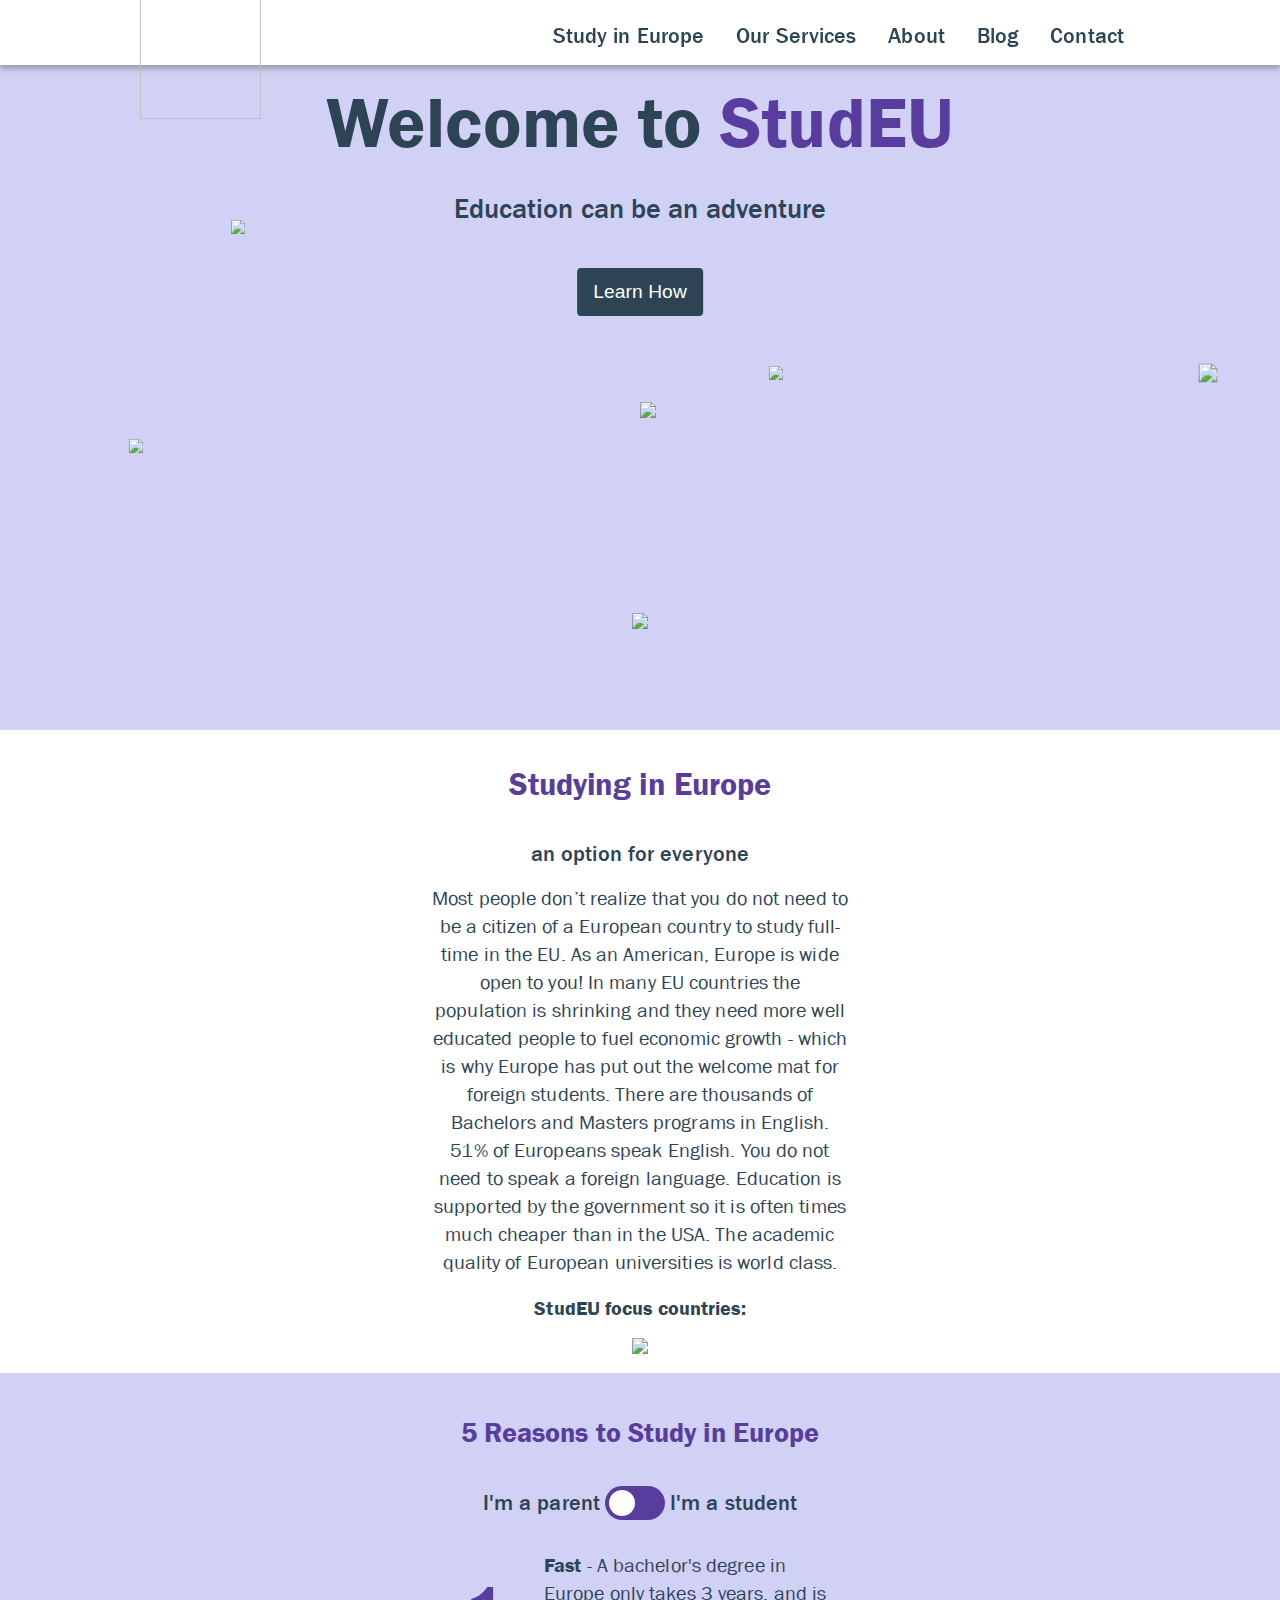
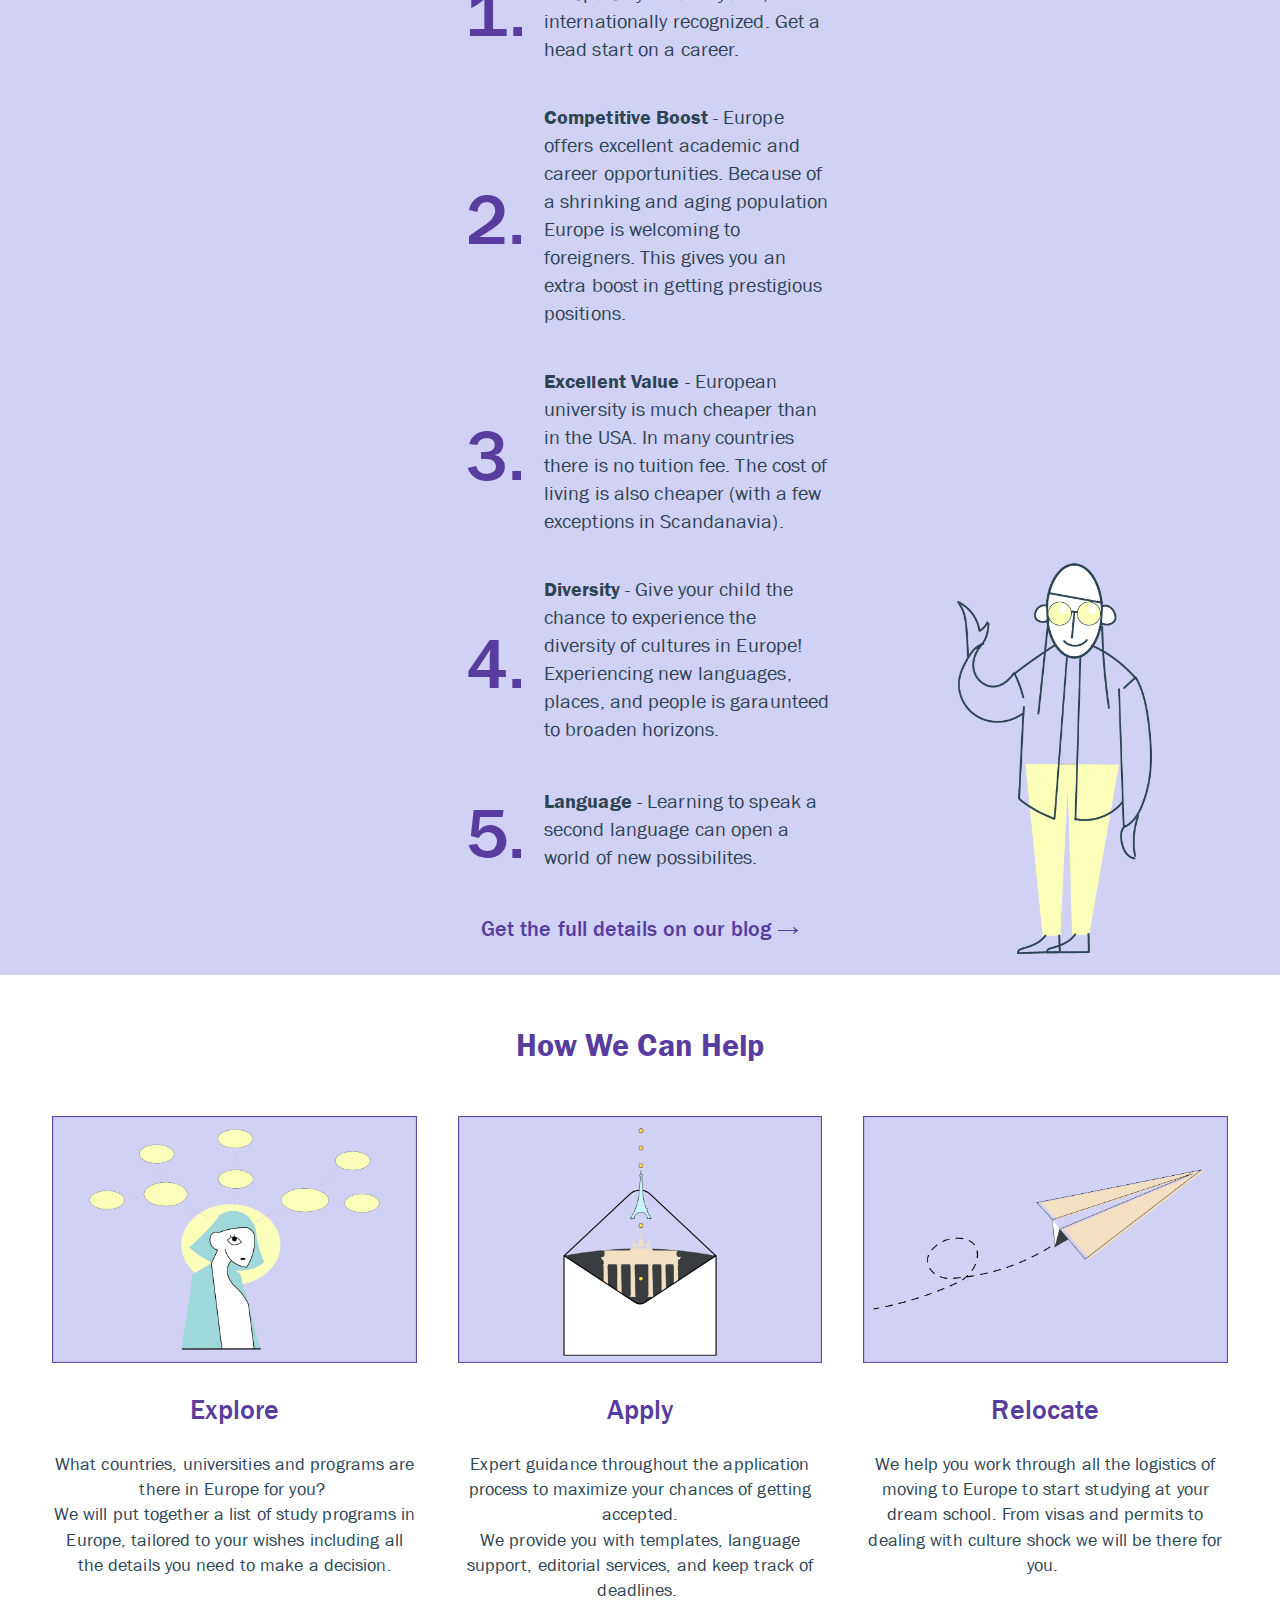
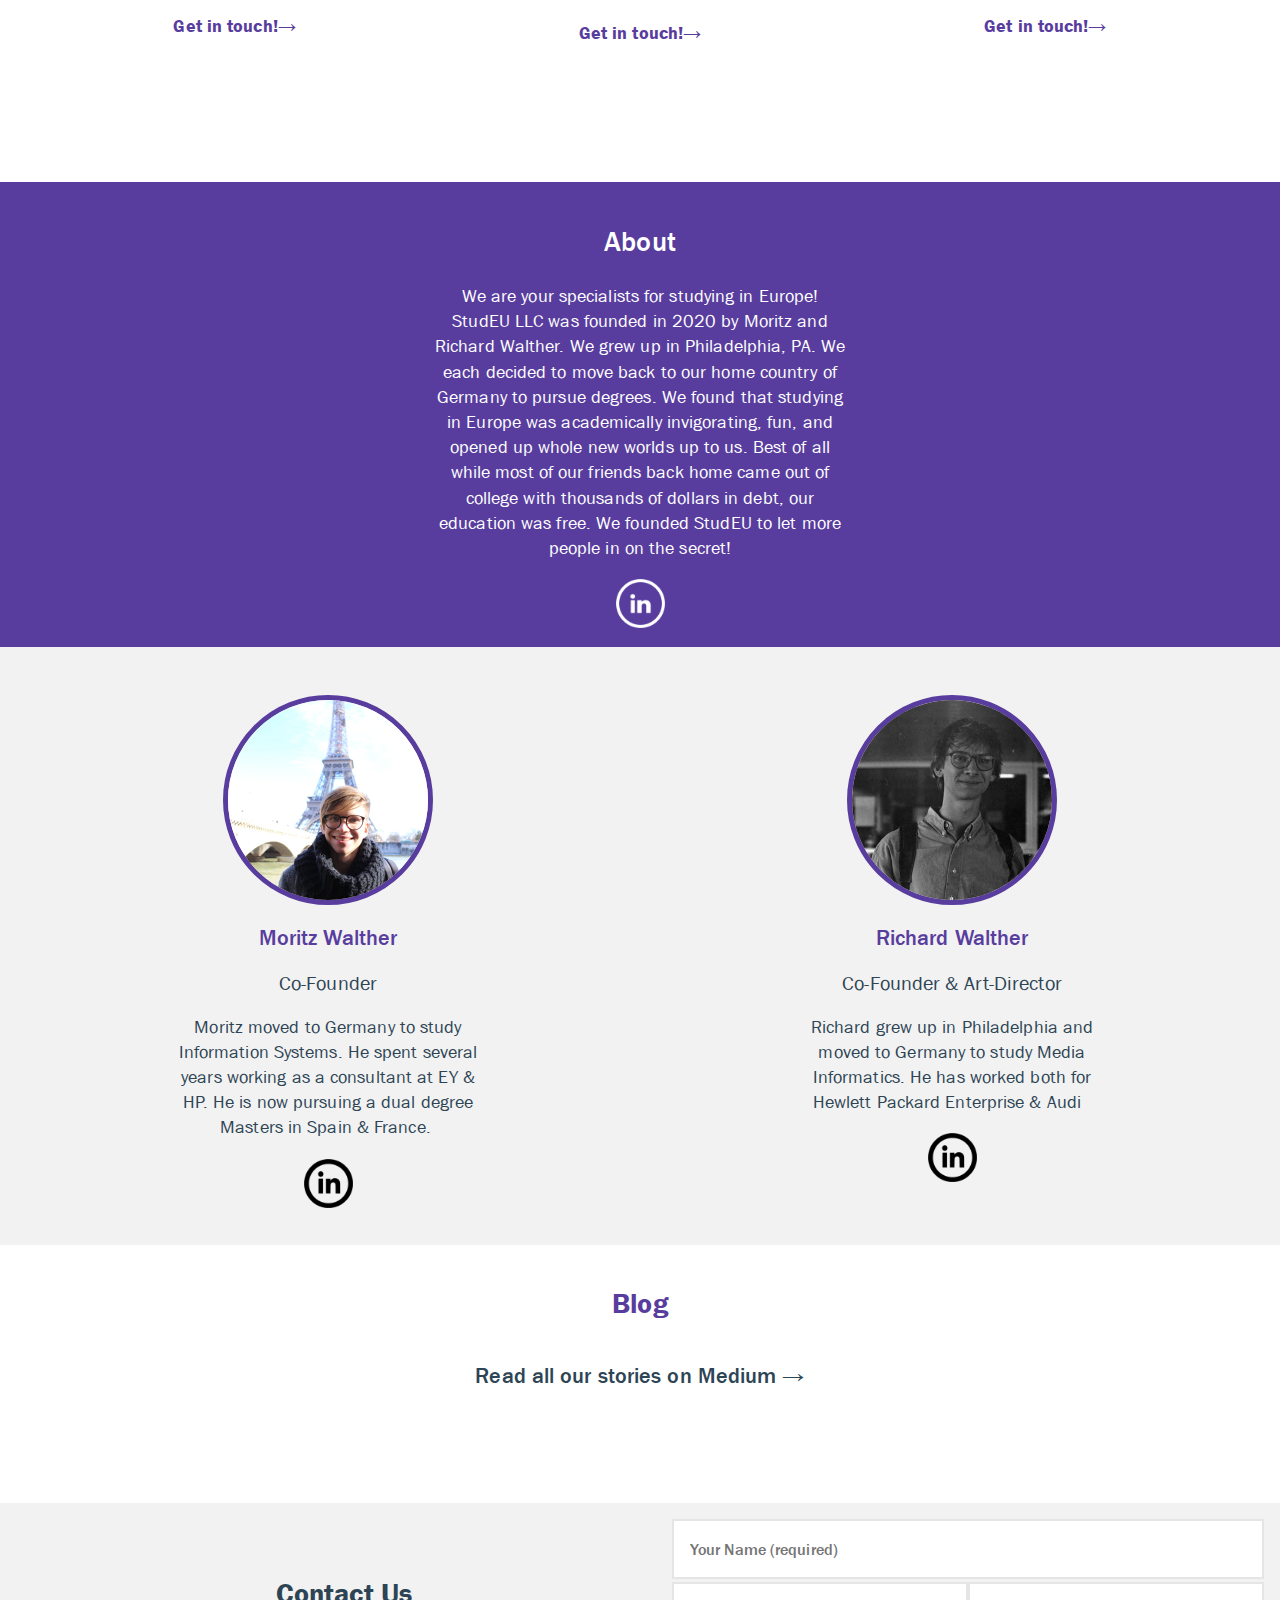
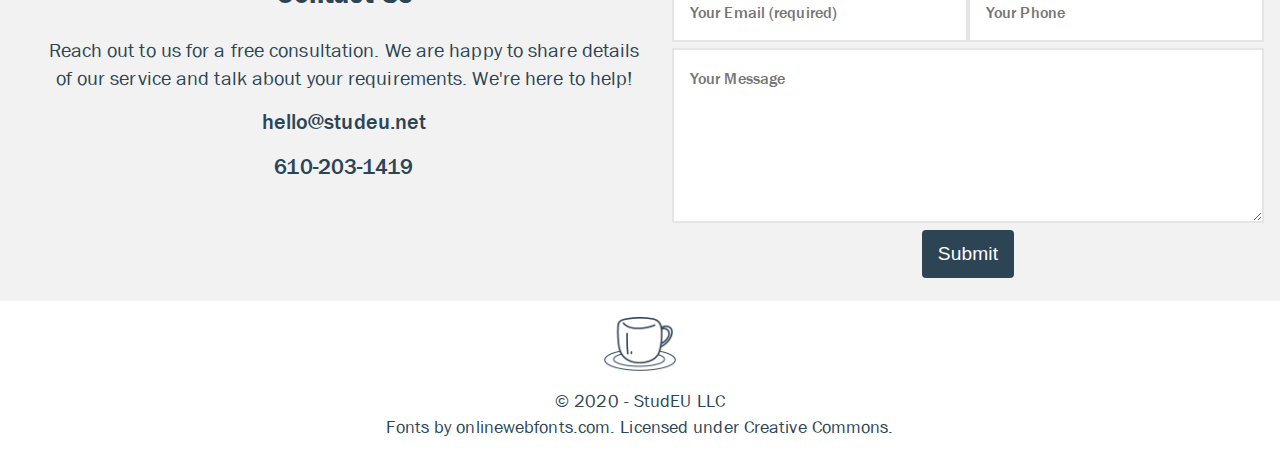
==== commit 31b4dc08: "About US Text Overlap Fix" ====
--- a/index.html
+++ b/index.html
@@ -225,15 +225,17 @@
                     <img src="images/Moritz-Pic.jpg" class="person-img" style="margin-top: 2rem;">
                 </a>
                 <h1 class="purple-text">Moritz Walther</h1>
-                           
+                <div style="width:50%; display: inline-block;">      
                     <p2>Co-Founder</p2>
                     <br> <br>
-                    <p1>Moritz moved to Germany to study Information Systems. <br> He spent several years working as a consultant at EY & HP.<br> He is now pursuing a dual degree Masters in Spain & France. </p1>
+                    <p1>Moritz moved to Germany to study Information Systems. He spent several years working as a consultant at EY & HP. He is now pursuing a dual degree Masters in Spain & France. </p1>
                     <br> <br>
-          
-                <a href="https://www.linkedin.com/in/moritz-walther/" style="justify-content: end; position: relative; bottom: 0;  margin-top: auto;" >
-                    <img src="images/Linkedin-black.png" class="linkedin-icon">
-                </a>
+                </div>
+                <div style="justify-content: flex-end;">
+                    <a href="https://www.linkedin.com/in/moritz-walther/" style="justify-content: end; position: relative; bottom: 0;  margin-top: auto;" >
+                        <img src="images/Linkedin-black.png" class="linkedin-icon">
+                    </a>
+                </div>
                 <br>
             </div>
             <div class="flex-col" style="align-self: flex-start">
@@ -241,15 +243,17 @@
                     <img src="images/Richard-Pic.jpg" class="person-img" style="margin-top: 2rem;">
                     </a>
                 <h1 class="purple-text">Richard Walther</h1>
+                <div style="width:50%; display: inline-block;">
                         <p2>Co-Founder & Art-Director</p2>
                         <br> <br>
-                        <p1>Richard grew up in Philadelphia and moved to Germany to study Media Informatics.<br> He has worked both for Hewlett Packard Enterprise & Audi  </p1>
+                        <p1>Richard grew up in Philadelphia and moved to Germany to study Media Informatics. He has worked both for Hewlett Packard Enterprise & Audi  </p1>
                         <br> <br>
-                            <div style="justify-content: end;">
-                                <a href="https://www.linkedin.com/in/richard-w-7a8641109/">
-                                    <img src="images/Linkedin-black.png" class="linkedin-icon">
-                                </a>
-                            </div>
+                </div>
+                <div style="justify-content: flex-end;">
+                    <a href="https://www.linkedin.com/in/richard-w-7a8641109/">
+                        <img src="images/Linkedin-black.png" class="linkedin-icon">
+                    </a>
+                </div>
             </div>
         </section>
         <span id="blog">
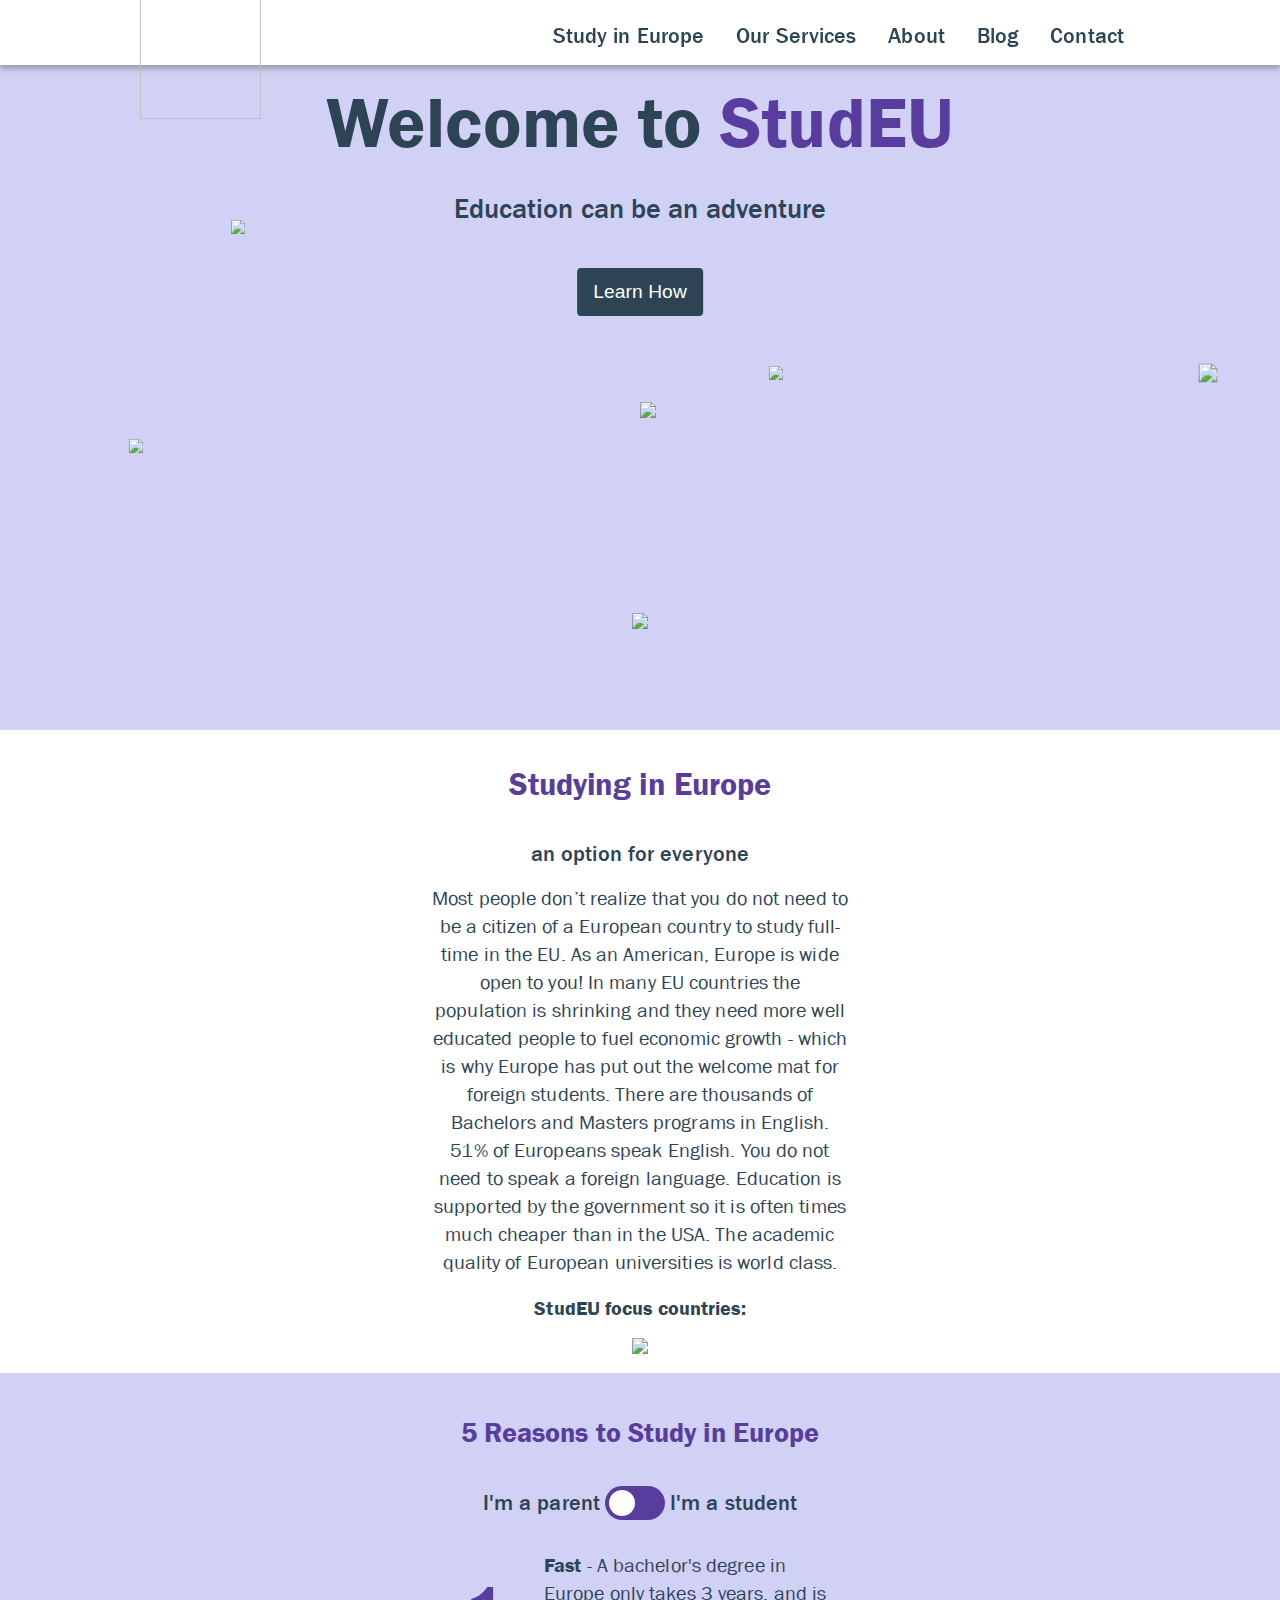
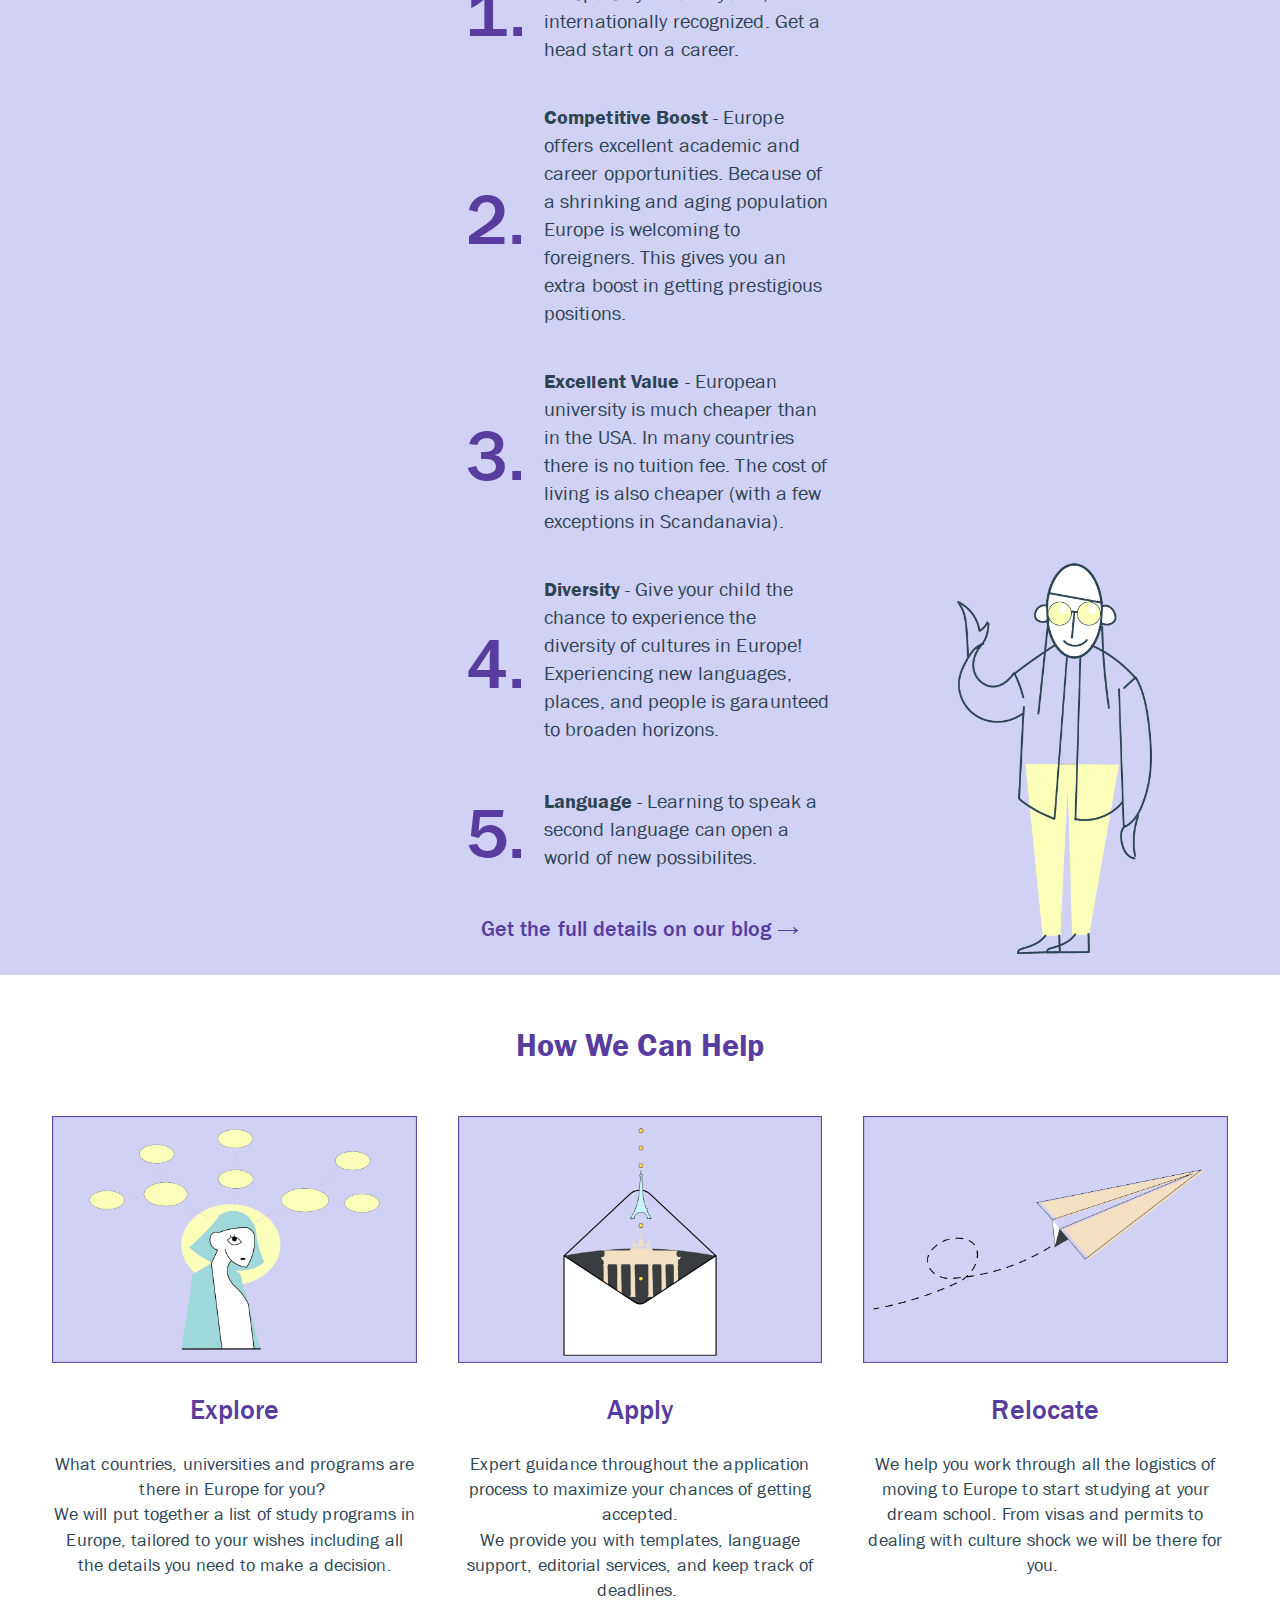
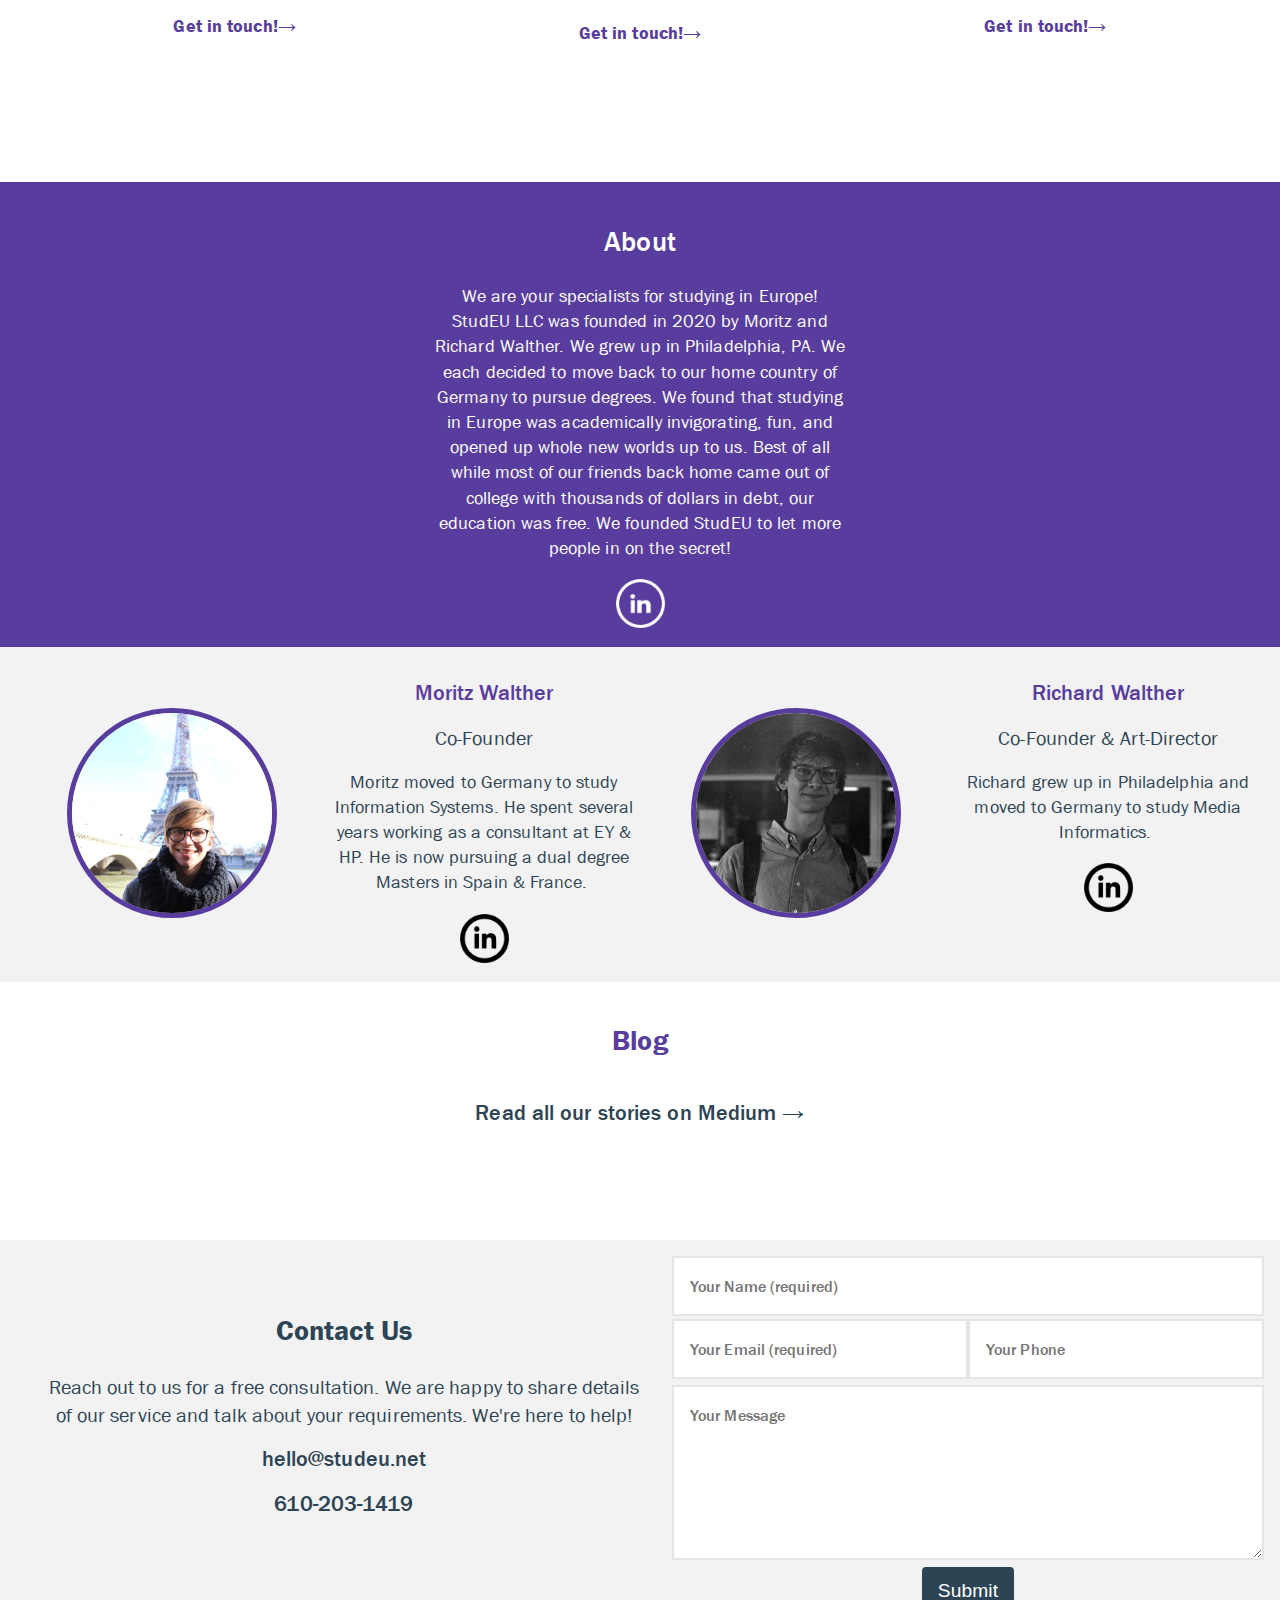
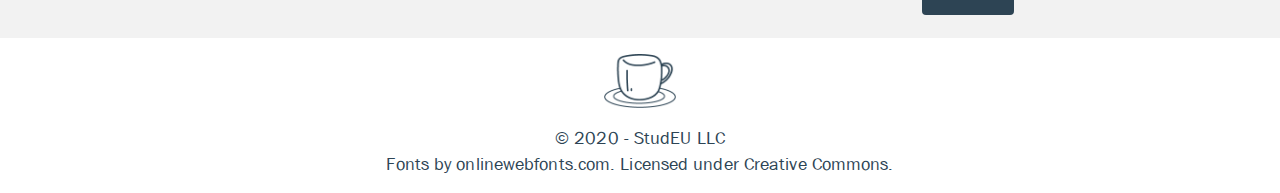
==== commit c5e8a45d: "Update blog links" ====
--- a/index.html
+++ b/index.html
@@ -142,7 +142,7 @@
                                 <p2 id="reason5"><b>Language</b> - Learning to speak a second language can open a world of new possibilites.</p2>
                             </div>
                         </div>
-                        <a id = "blog-more-info" href="https://medium.com/@studeu/5-great-reasons-for-your-child-to-study-full-time-in-europe-77529d9ef57d">
+                        <a id = "blog-more-info" href="https://medium.com/studeu/5-great-reasons-for-your-child-to-study-full-time-in-europe-bbf892aeb6a6">
                             <h1 style="color:#583D9E;">Get the full details on our blog → </h1>
                         </a>
                     </div>        
@@ -161,7 +161,7 @@
                 </div>
                 <div class="flex-grid">
                     <div class="flex-col" style="align-self: flex-start; justify-content: center; margin-bottom: 1.5rem;  text-align: center;" >
-                        <img src="images/Service-Explore.png" id="service-image" onclick="prefillMessage('relocate'); scrollToElement('contact')">
+                        <img src="images/Service-Explore.png" id="service-image">
                         <br>
                         <h2 class="purple-text">Explore</h2>
                         
@@ -176,7 +176,7 @@
                         <span  onclick="prefillMessage('explore'); scrollToElement('contact')"><p1 class="underline-me purple-text"><b>Get in touch!→</b></p1></span>
                     </div>
                     <div class="flex-col" style="align-self: flex-start; justify-content: center; margin-bottom: 1.5rem;  text-align: center;">
-                        <img src="images/Service-Apply.png" id="service-image" onclick="prefillMessage('relocate'); scrollToElement('contact')">
+                        <img src="images/Service-Apply.png" id="service-image">
                         <br>
                         <h2 class="purple-text">Apply</h2>
                         <div style="width:90%; display: inline-block;">
@@ -189,7 +189,7 @@
                         <span onclick="prefillMessage('apply'); scrollToElement('contact')"><p1 class="underline-me purple-text"><b>Get in touch!→</b></p1></span>
                     </div>
                     <div class="flex-col" style="align-self: flex-start; justify-content: center; margin-bottom: 1.5rem;  text-align: center;">
-                        <img src="images/Service-Relocate.png" id="service-image" onclick="prefillMessage('relocate'); scrollToElement('contact')">
+                        <img src="images/Service-Relocate.png" id="service-image">
                         <br>
                         <h2 class="purple-text">Relocate</h2>
                         <div style="width:90%; display: inline-block;">
@@ -219,47 +219,41 @@
             </div>
         </section>
         </span>
-        <section id="section-about-people" class="flex-grid"  >
-            <div class="flex-col" style="align-self: flex-start "  style="justify-content: center;">
+        <section id="section-about-people" class="flex-grid" >
+            <div class="flex-col">
+                <img src="images/Moritz-Pic.jpg" class="person-img">
+            </div>
+            <div class="flex-col" style="align-self: flex-start">
+                <h1 class="purple-text">Moritz Walther</h1>
+                <p2>Co-Founder</p2>
+                <br> <br>
+                <p1>Moritz moved to Germany to study Information Systems. He spent several years working as a consultant at EY & HP. He is now pursuing a dual degree Masters in Spain & France. </p1>
+                <br> <br>
                 <a href="https://www.linkedin.com/in/moritz-walther/">
-                    <img src="images/Moritz-Pic.jpg" class="person-img" style="margin-top: 2rem;">
+                    <img src="images/Linkedin-black.png" class="linkedin-icon">
                 </a>
-                <h1 class="purple-text">Moritz Walther</h1>
-                <div style="width:50%; display: inline-block;">      
-                    <p2>Co-Founder</p2>
-                    <br> <br>
-                    <p1>Moritz moved to Germany to study Information Systems. He spent several years working as a consultant at EY & HP. He is now pursuing a dual degree Masters in Spain & France. </p1>
-                    <br> <br>
-                </div>
-                <div style="justify-content: flex-end;">
-                    <a href="https://www.linkedin.com/in/moritz-walther/" style="justify-content: end; position: relative; bottom: 0;  margin-top: auto;" >
-                        <img src="images/Linkedin-black.png" class="linkedin-icon">
-                    </a>
-                </div>
                 <br>
             </div>
+            <div class="flex-col">
+                <img src="images/Richard-Pic.jpg" class="person-img">
+            </div>
             <div class="flex-col" style="align-self: flex-start">
-                <a href="https://www.linkedin.com/in/richard-w-7a8641109/">
-                    <img src="images/Richard-Pic.jpg" class="person-img" style="margin-top: 2rem;">
-                    </a>
                 <h1 class="purple-text">Richard Walther</h1>
-                <div style="width:50%; display: inline-block;">
                         <p2>Co-Founder & Art-Director</p2>
                         <br> <br>
-                        <p1>Richard grew up in Philadelphia and moved to Germany to study Media Informatics. He has worked both for Hewlett Packard Enterprise & Audi  </p1>
+                        <p1>Richard grew up in Philadelphia and moved to Germany to study Media Informatics. </p1>
                         <br> <br>
-                </div>
-                <div style="justify-content: flex-end;">
-                    <a href="https://www.linkedin.com/in/richard-w-7a8641109/">
-                        <img src="images/Linkedin-black.png" class="linkedin-icon">
-                    </a>
-                </div>
+                            <div style="margin-top: auto;">
+                                <a href="https://www.linkedin.com/in/richard-w-7a8641109/">
+                                    <img src="images/Linkedin-black.png" class="linkedin-icon">
+                                </a>
+                            </div>
             </div>
         </section>
         <span id="blog">
         <section id="section-blog" class="section">
             <h2 class="purple-text"><b>Blog</b></h2>
-            <a href="https://medium.com/@studeu">
+            <a href="https://medium.com/studeu">
                 <h1> Read all  our stories on Medium → </h1>
             </a>
             <div id="medium-widget"></div>
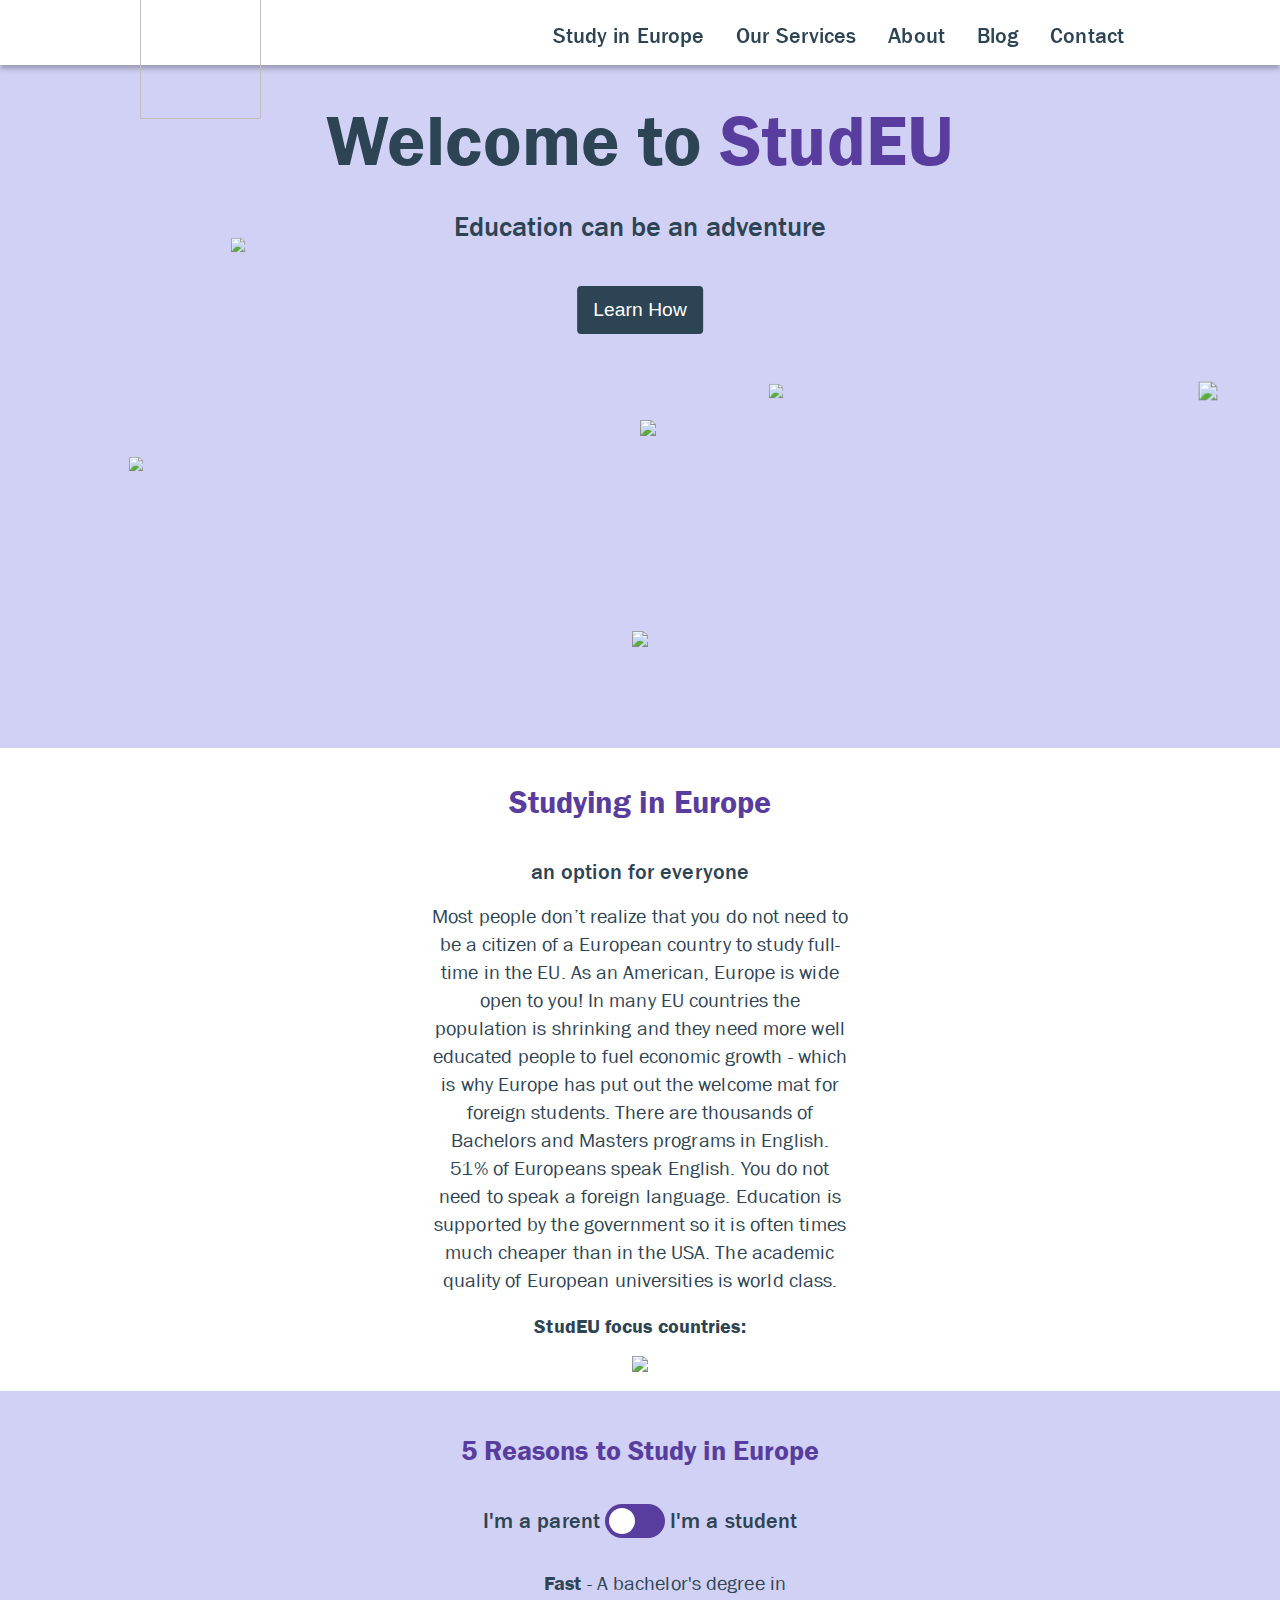
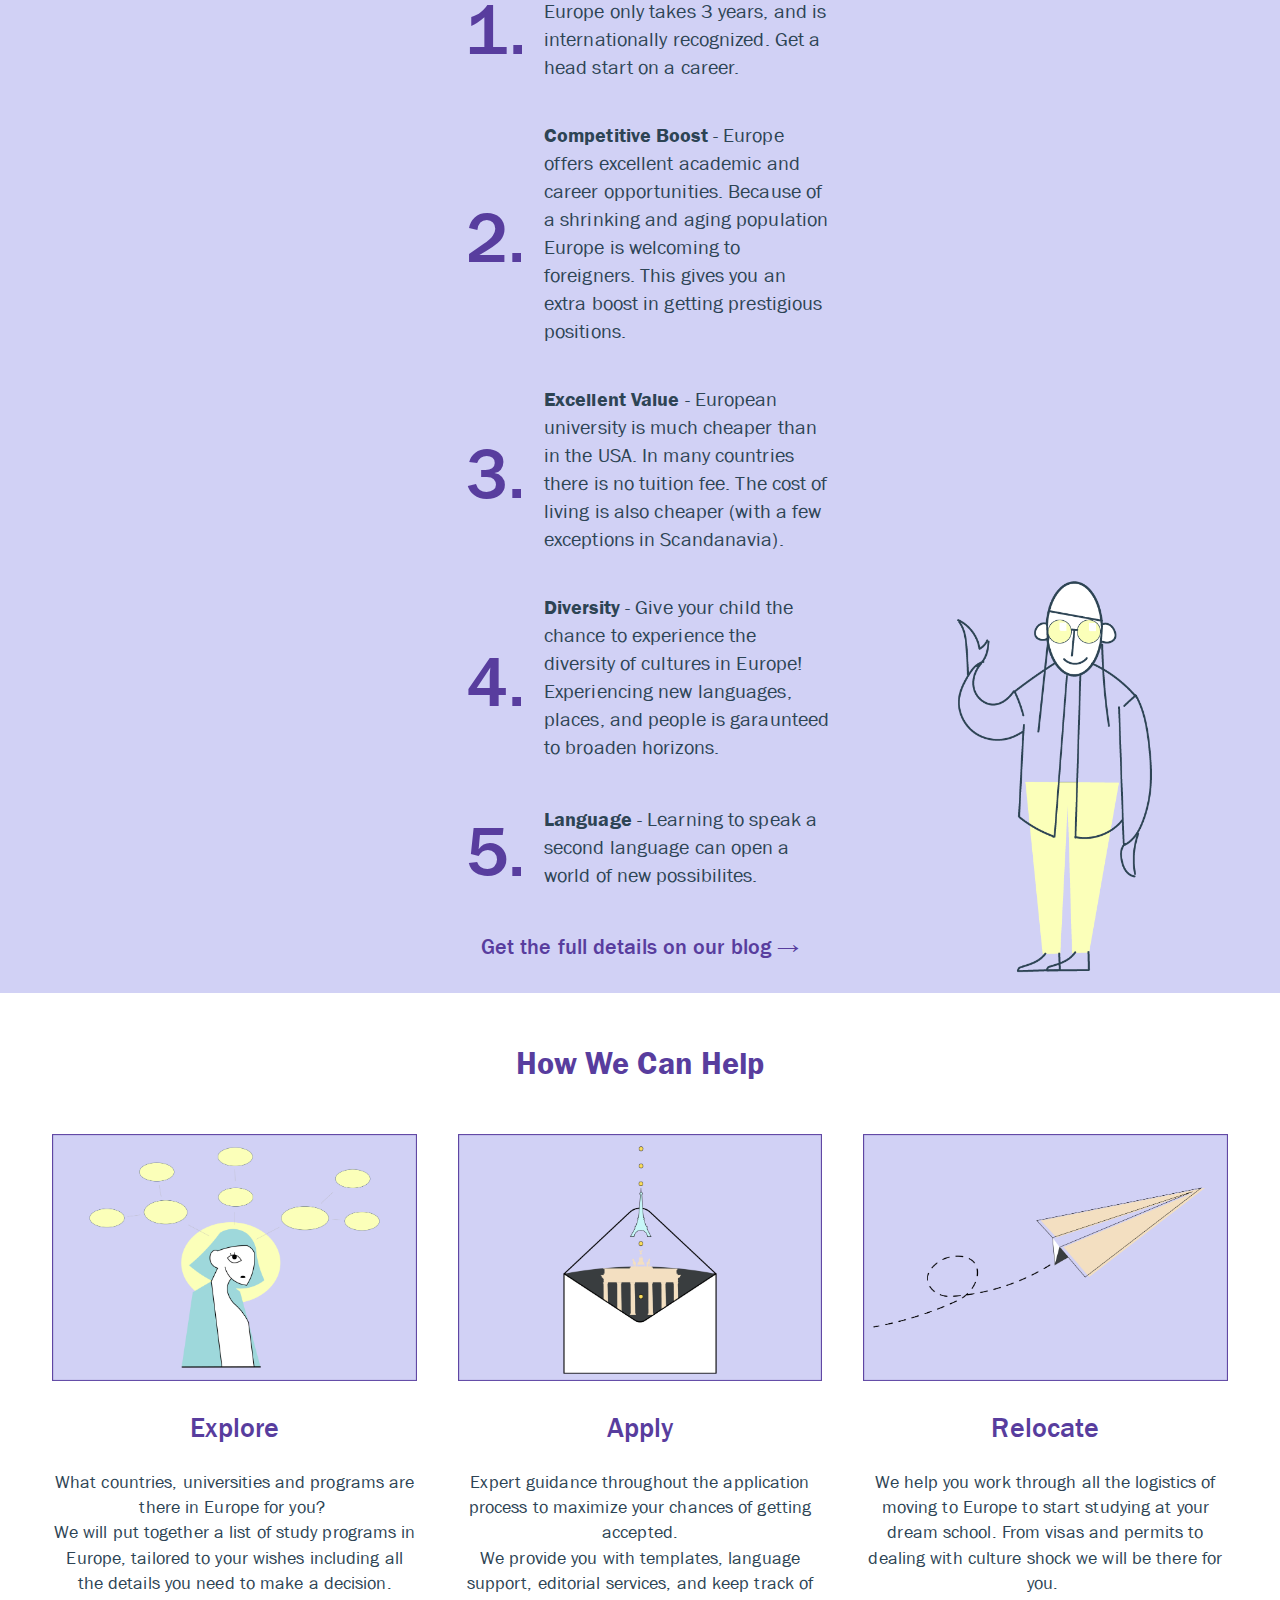
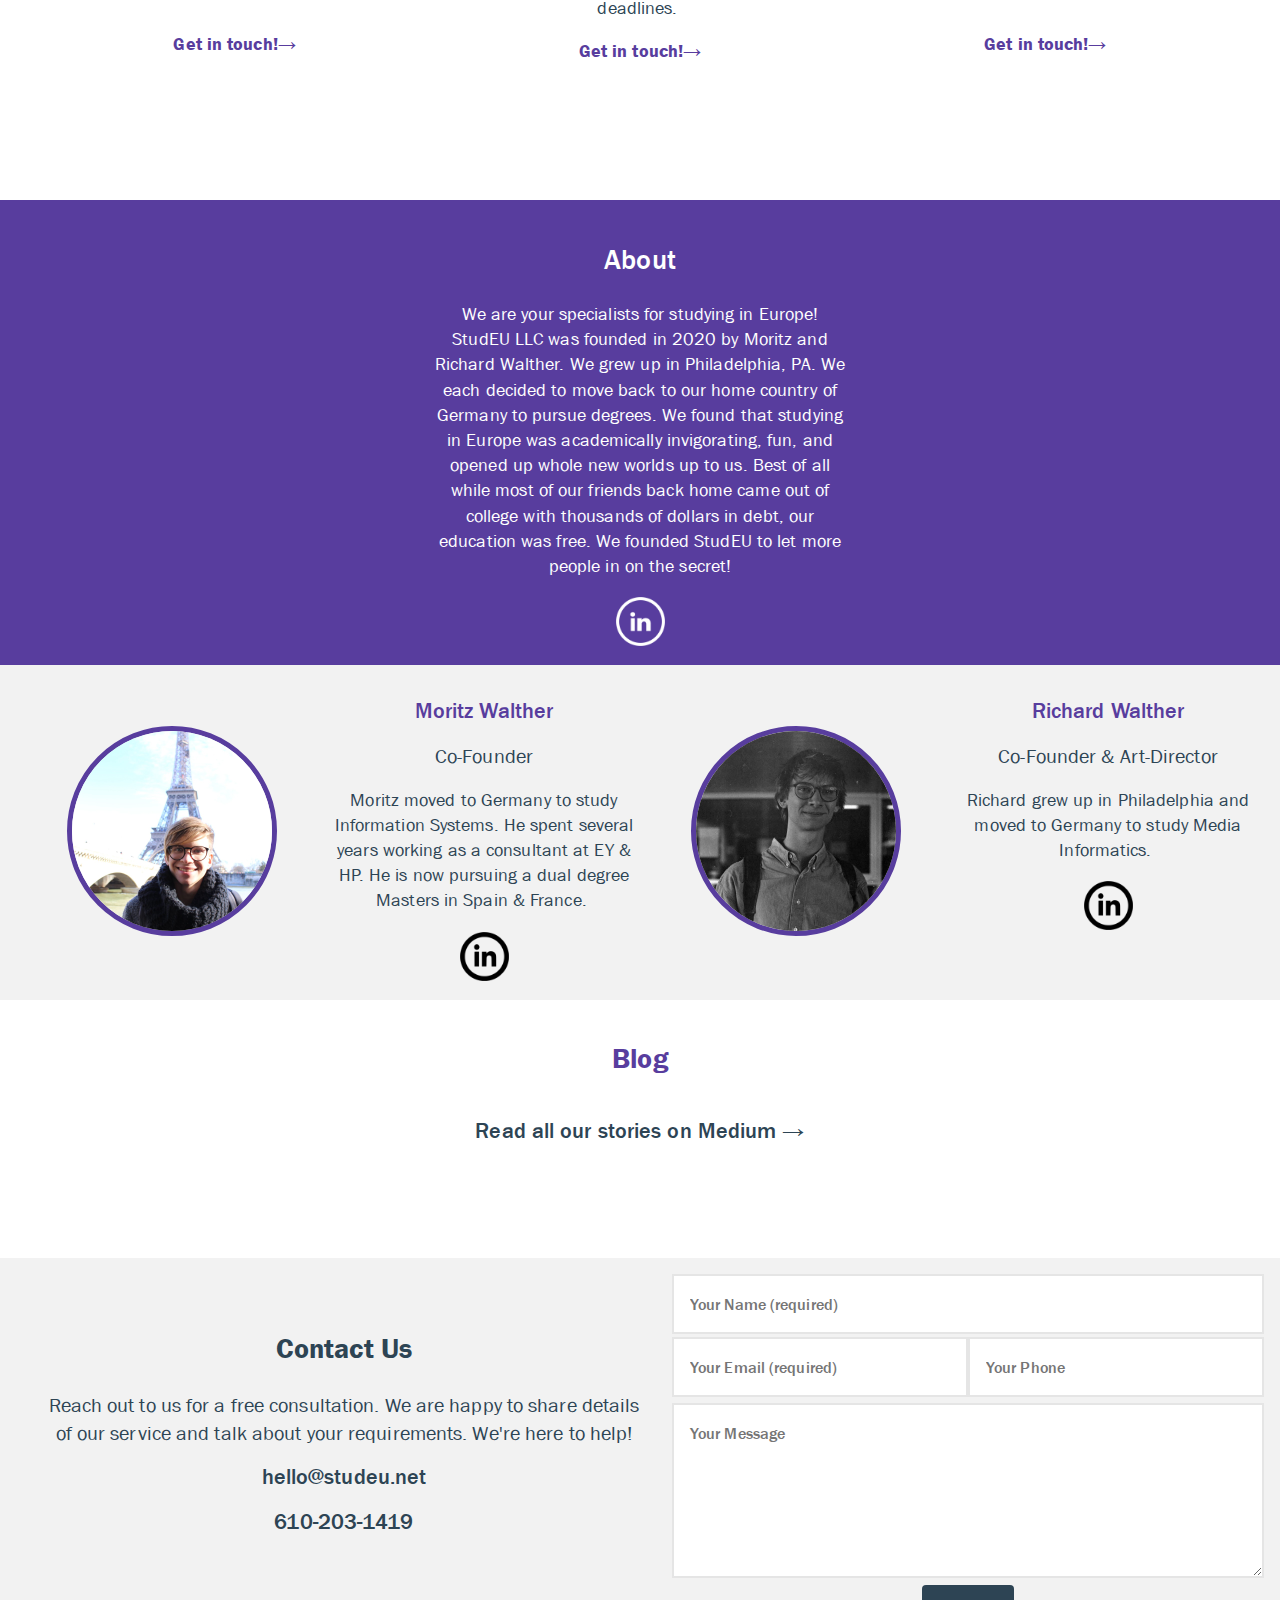
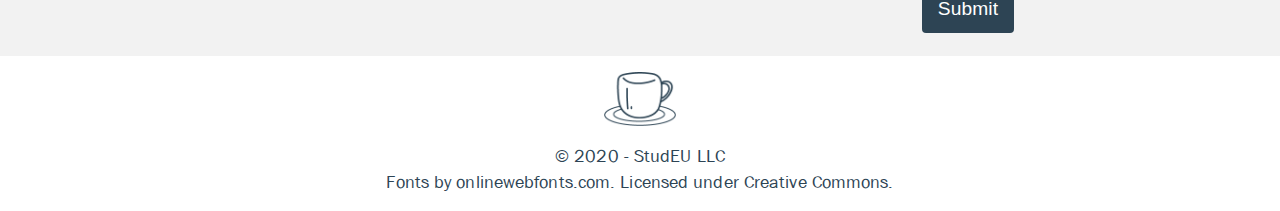
==== commit 402d9614: "branch test" ====
--- a/index.html
+++ b/index.html
@@ -10,6 +10,11 @@
     <script type="text/javascript" src="//cdn.jsdelivr.net/npm/slick-carousel@1.8.1/slick/slick.min.js"></script>
     <script src="https://medium-widget.pixelpoint.io/widget.js"></script>
    <!-- <script src="https://www.google.com/recaptcha/api.js" async defer></script> !-->
+<<<<<<< Updated upstream
+   <!--test-->
+=======
+   <!--test for branch-->
+>>>>>>> Stashed changes
    <script src="script.js"></script>
 </head>
 <body>
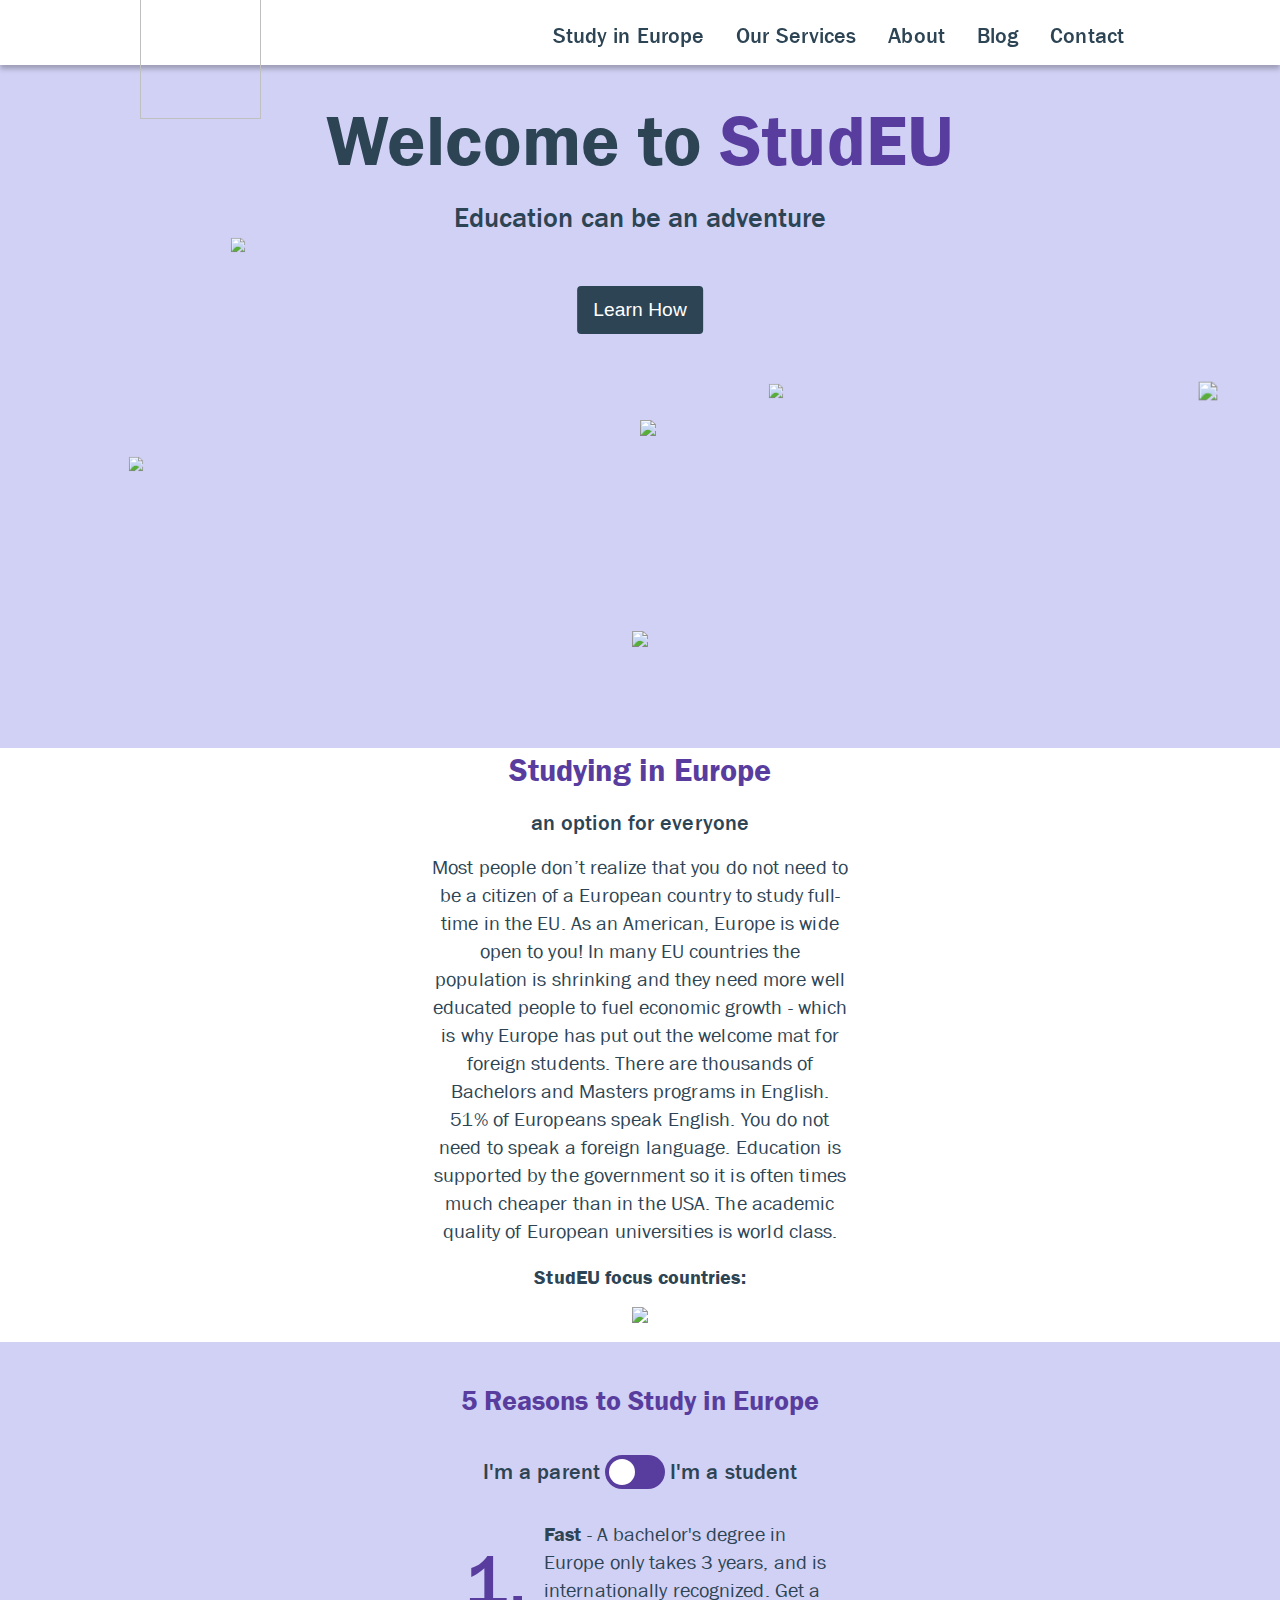
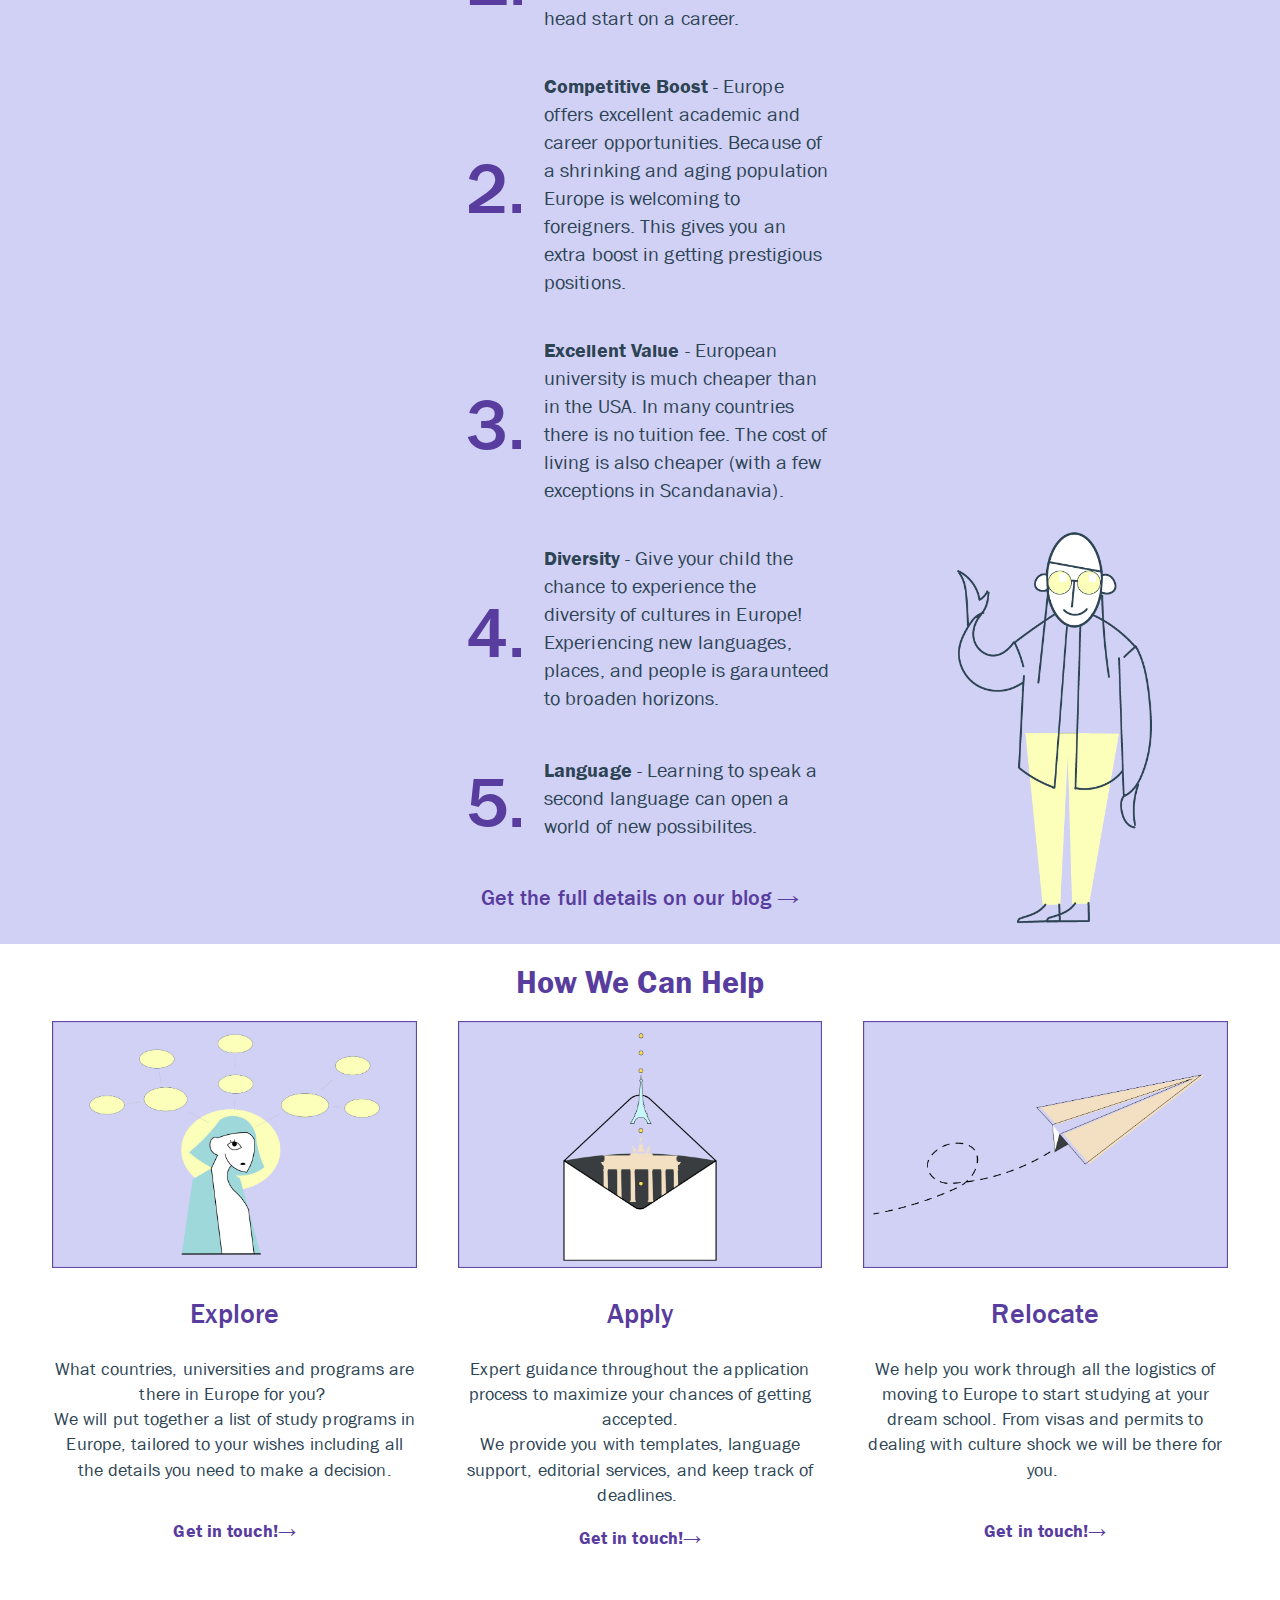
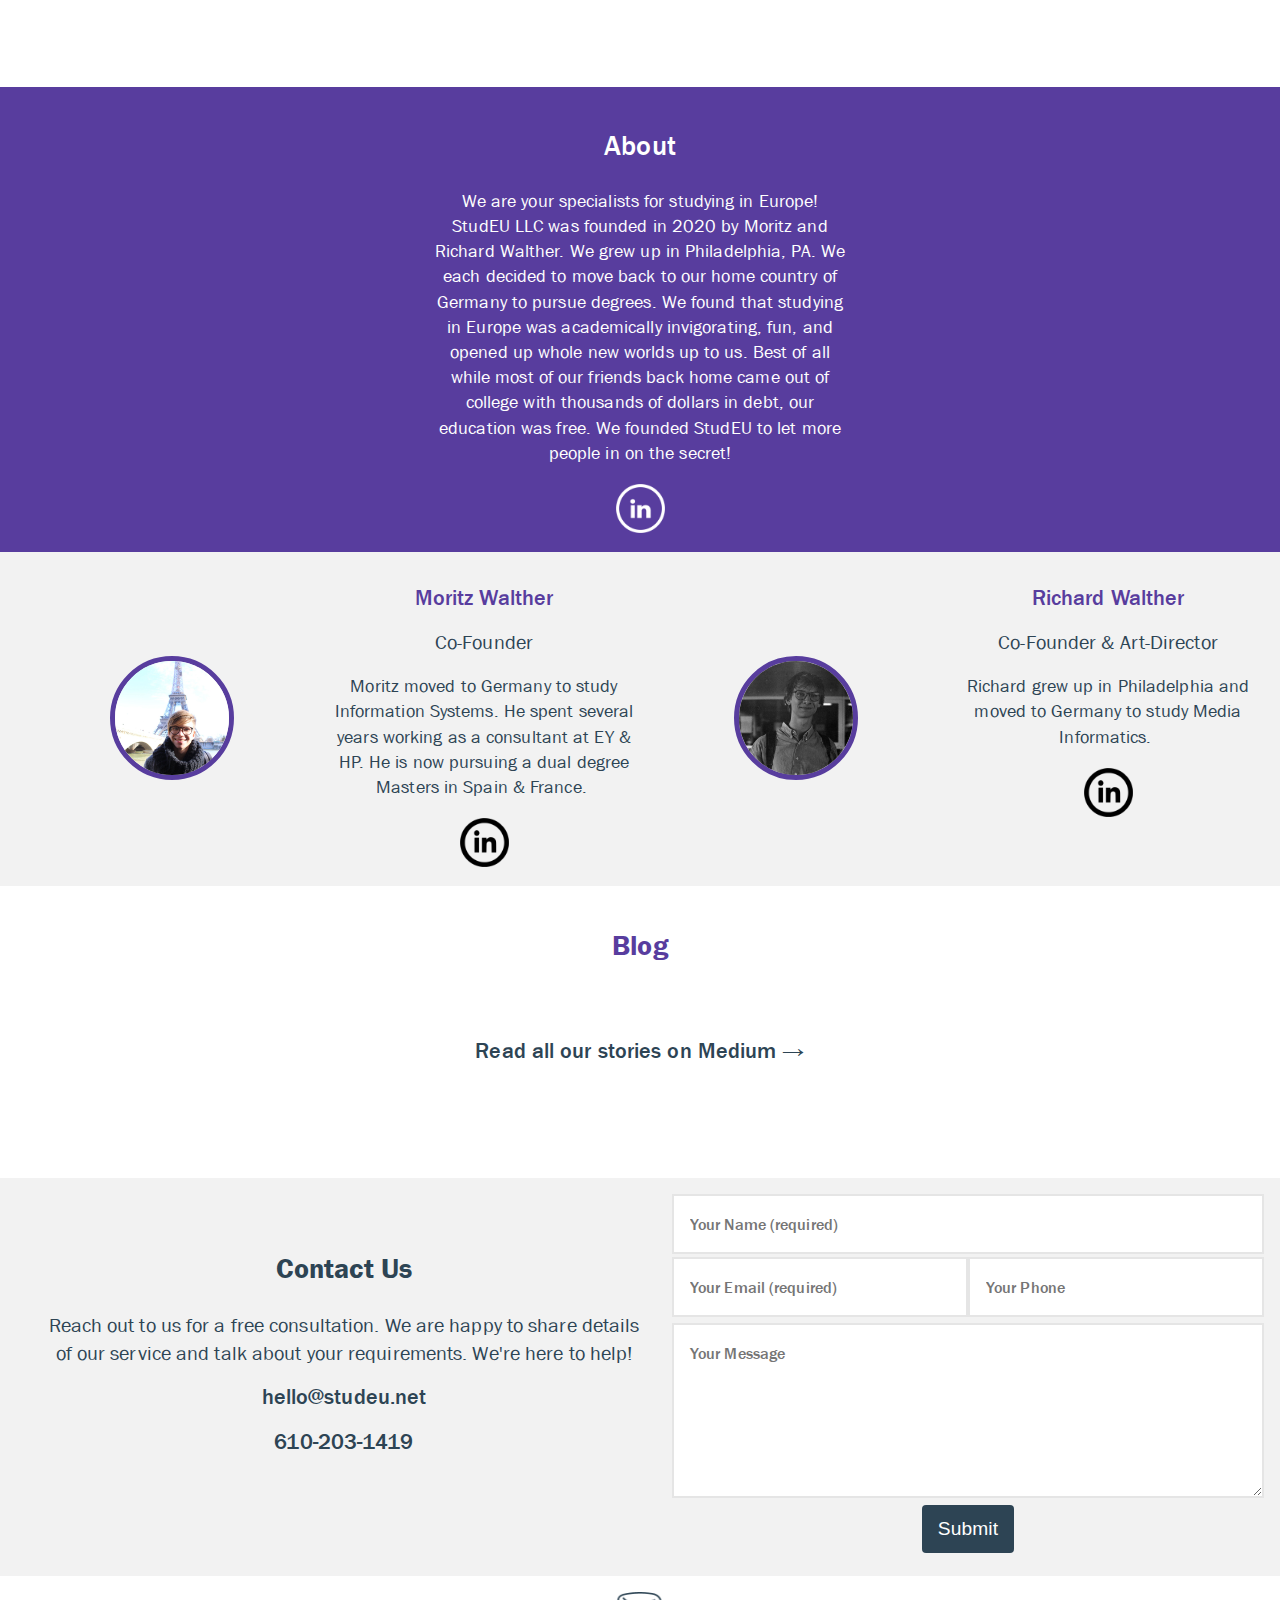
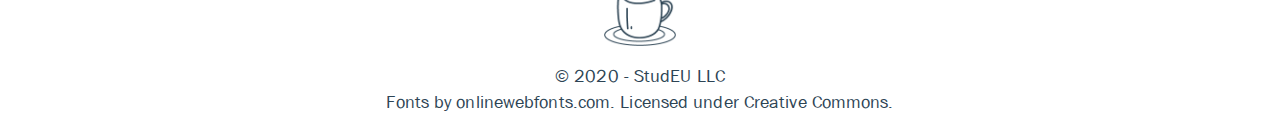
==== commit 20d5be37: "Fixed Medium Widget" ====
--- a/index.html
+++ b/index.html
@@ -258,14 +258,25 @@
         <span id="blog">
         <section id="section-blog" class="section">
             <h2 class="purple-text"><b>Blog</b></h2>
+            
+            <div id="medium-widget"></div>
+            <script src="https://medium-widget.pixelpoint.io/widget.js"></script>
+            <script>
+                var x = window.matchMedia("(max-width: 720px)");
+                if (x.matches) {
+                    MediumWidget.Init({renderTo: '#medium-widget', params: {"resource":"https://medium.com/studeu","postsPerLine":1,"limit":3,"picture":"small","fields":["author","publishAt"],"ratio":"square"}})
+                } else {
+                    MediumWidget.Init({renderTo: '#medium-widget', params: {"resource":"https://medium.com/studeu","postsPerLine":3,"limit":3,"picture":"small","fields":["author","publishAt"],"ratio":"square"}})
+                }
+            </script>
             <a href="https://medium.com/studeu">
-                <h1> Read all  our stories on Medium → </h1>
+                <h1 style="margin-top: 3rem;"> Read all  our stories on Medium → </h1>
             </a>
-            <div id="medium-widget"></div>
+            <!-- <div id="medium-widget"></div>
             
             <script>
                 blog();
-            </script>
+            </script> -->
         </section>
         </span>
         <span id="contact">
--- a/style.css
+++ b/style.css
@@ -6,6 +6,8 @@
 
     --color-font-body: #2D4454;
     --color-font-link: #583D9E;
+
+    --color-light-purple: #D1D1F5;
     
     --font-body: 'Franklin Gothic Medium', 'Franklin Gothic Book', Arial, sans-serif;
     
@@ -197,6 +199,13 @@
 
 .button-secondary {
     border: 1px solid var(--color-background-button-primary);
+}
+
+.button-school{
+    position: absolute;
+    top: 75%;
+    left: 50%;
+    transform: translate(-50%, -50%);
 }
 .center {
     margin: 0;
@@ -683,6 +692,14 @@
         display: none;
     }
 }
+#letter-bckgnd{
+    width: 60%;
+    Height: auto;
+    object-fit: contain;
+    display: block;
+    margin-left: auto;
+    margin-right: auto;
+}
 
 #sent-message{
     
@@ -690,6 +707,10 @@
 #content {
     width: 100%;
     z-index: 0;
+}
+
+.letter-image{
+    background: linear-gradient(to top, var(--color-light-purple) 50%, white 50%);
 }
 .flex-grid {
   display: flex;
@@ -770,7 +791,7 @@
 
 .person-img{
     width: 100%;
-    max-width: 210px;
+    max-width: 124px;
     height: auto;
     border-radius: 50%;
     border: 5px solid #583D9E;
@@ -808,7 +829,7 @@
     display: block;
     font-size: 2rem;
     text-align: center;
-    margin: 2rem 0;
+    margin: 0rem 0;
     width: 100%;
 }
 
@@ -948,16 +969,12 @@
 }
 
  #service-image{
-    cursor: pointer;
     width:90%;
     height:30%;
     object-fit:cover;
     
   }
-#service-image:hover{
-    box-shadow: 0 2px 2px 0 rgba(0,0,0,0.24), 0 2px 2px 0 rgba(0,0,0,0.19);
-}
-}
+
 #form {
     display: flex;
     flex-flow: column nowrap;
@@ -971,9 +988,7 @@
     width:100%;
     
 }
-#column{
-    max-width: 20%;
-}
+
 #form-message {
     min-height: 175px;
     min-width: 300px;
@@ -1006,4 +1021,10 @@
     padding: 16px;
     width: 100%;
     max-width: var(--metric-content-width);
+}
+
+/* Scool Page */
+
+.why-school {
+    background: var(--color-light-purple);
 }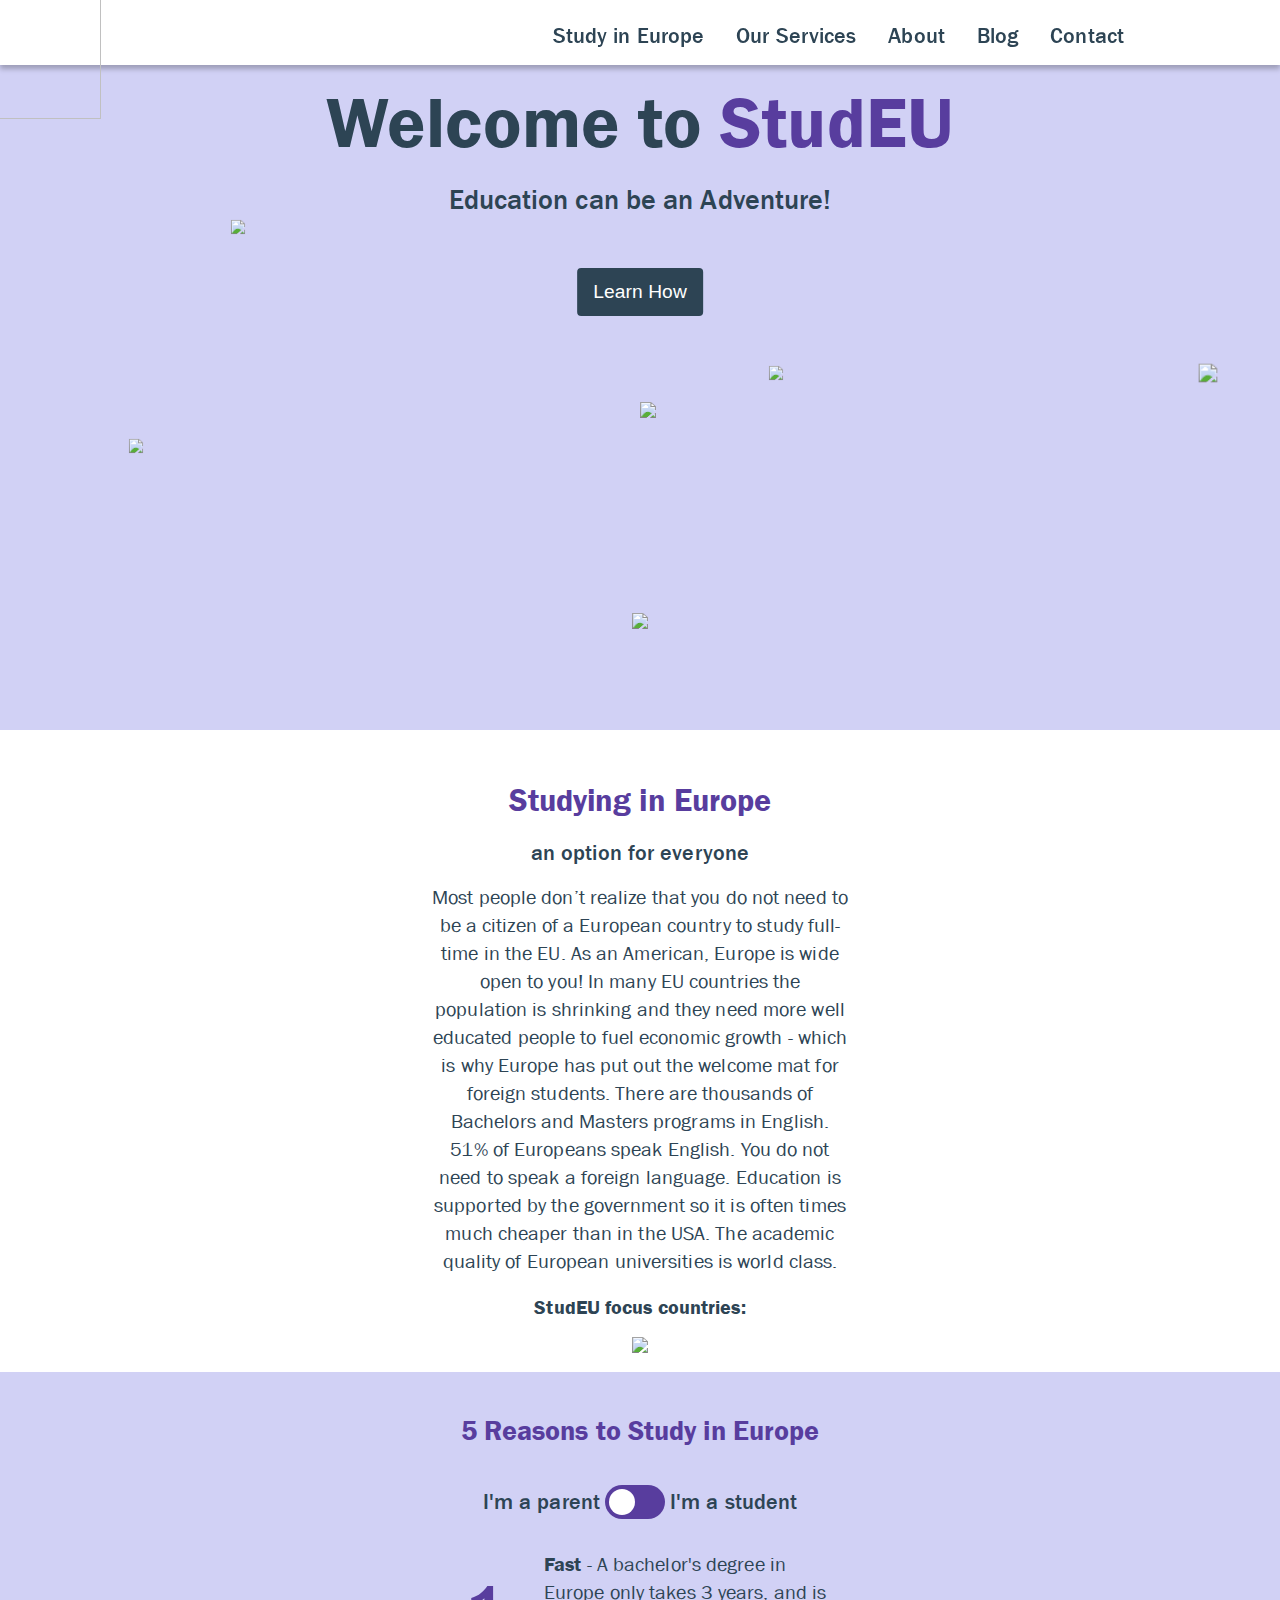
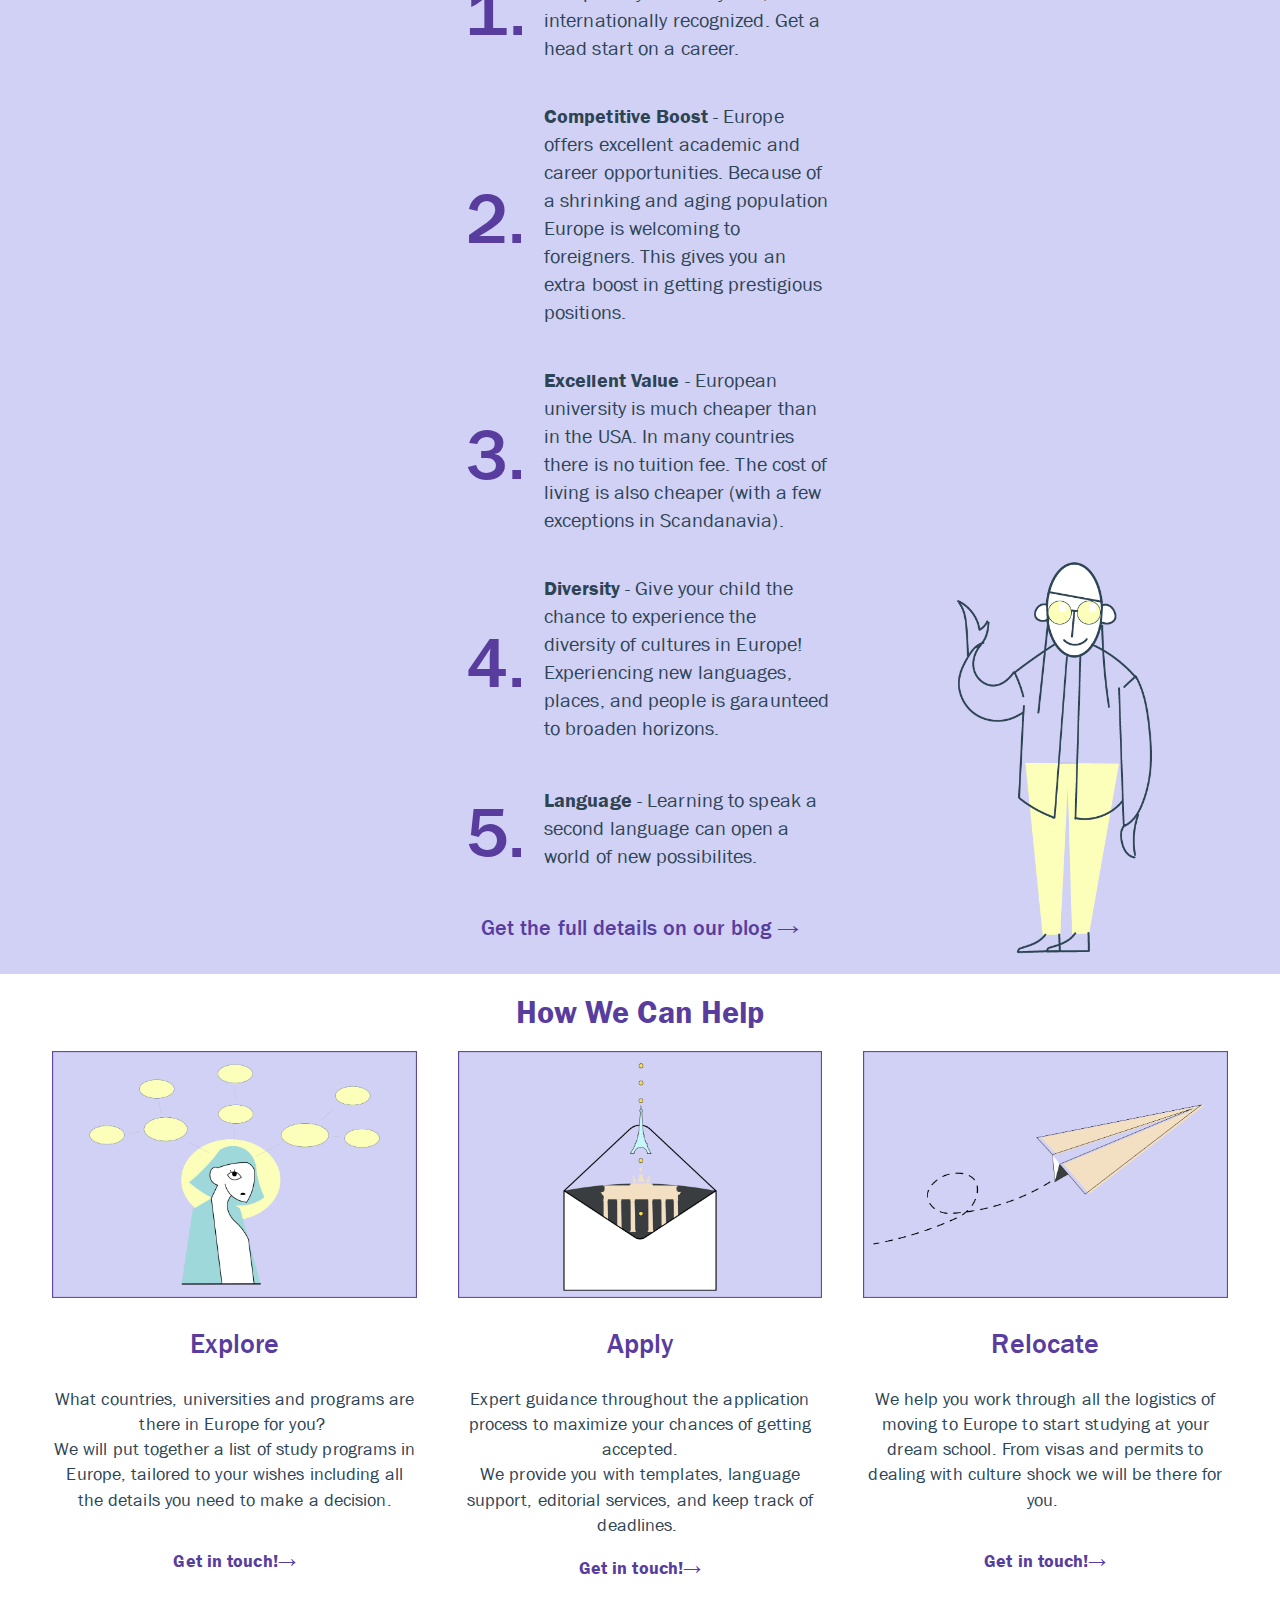
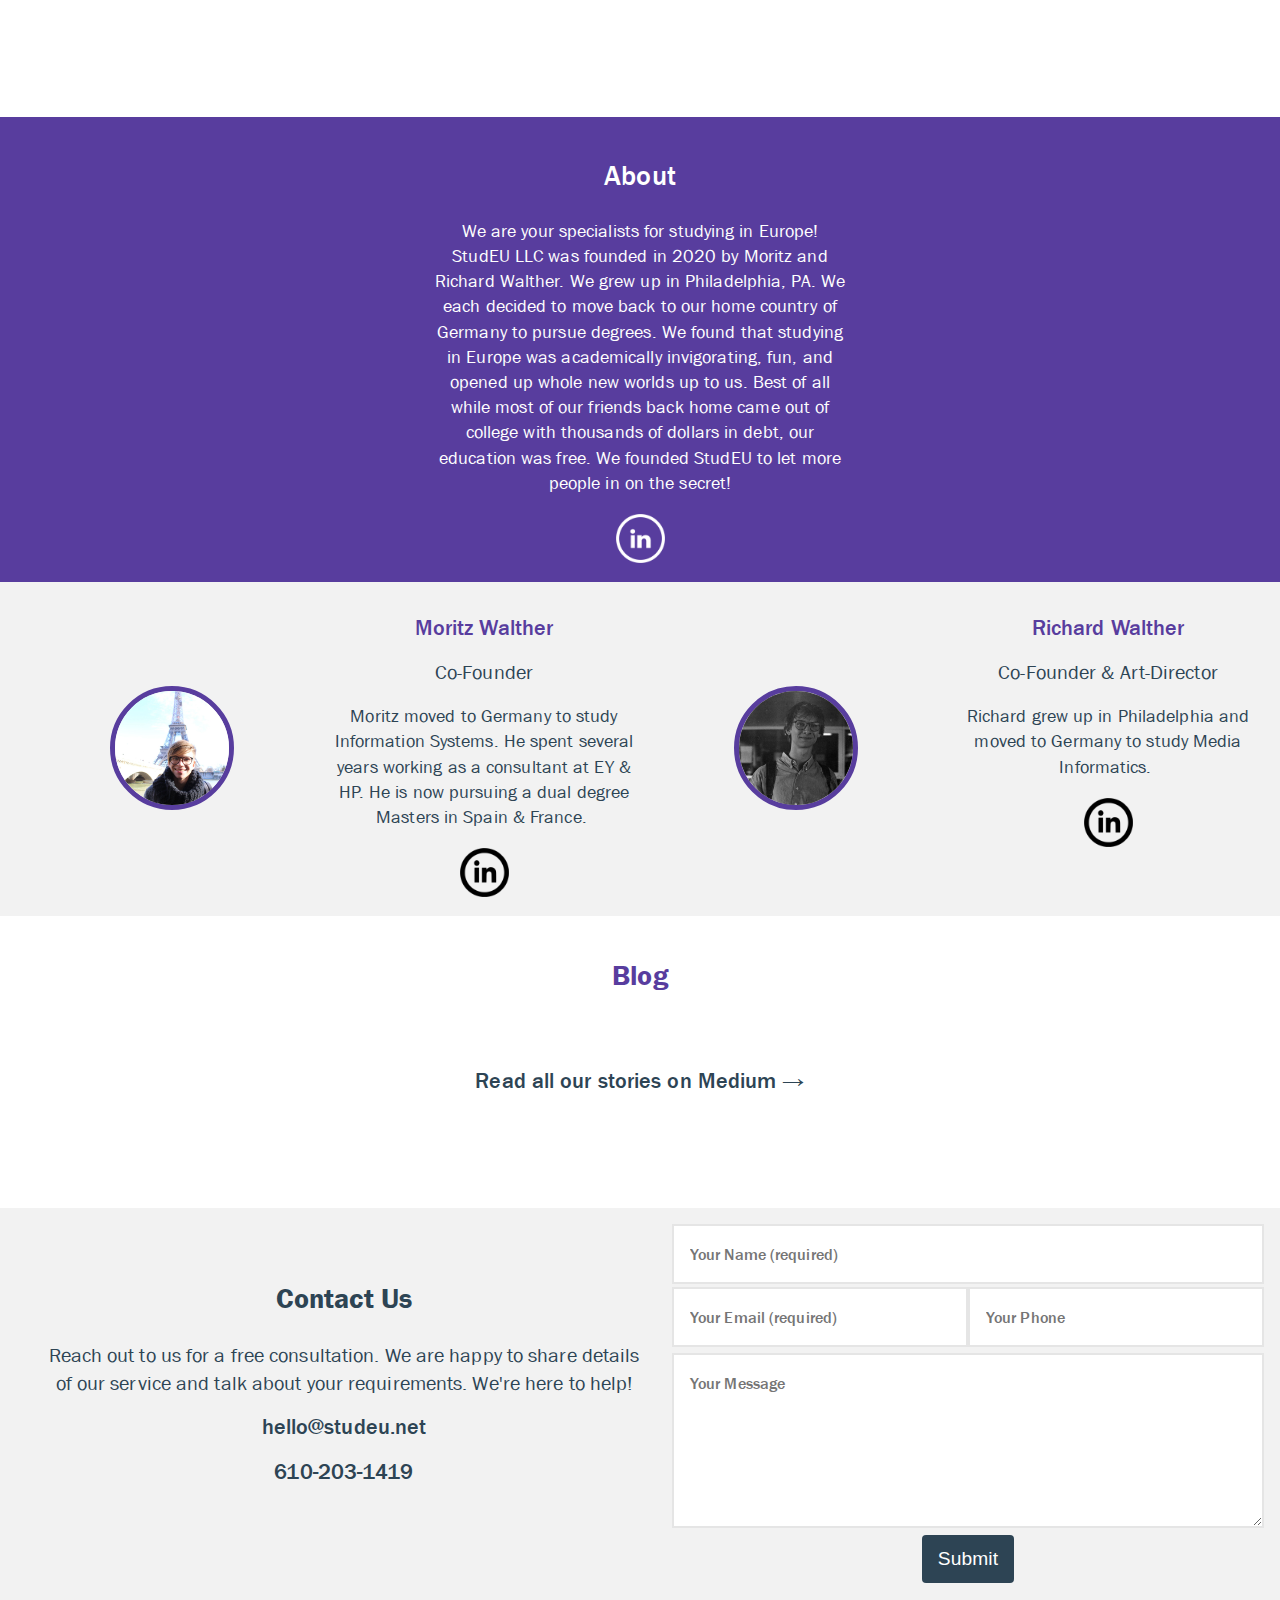
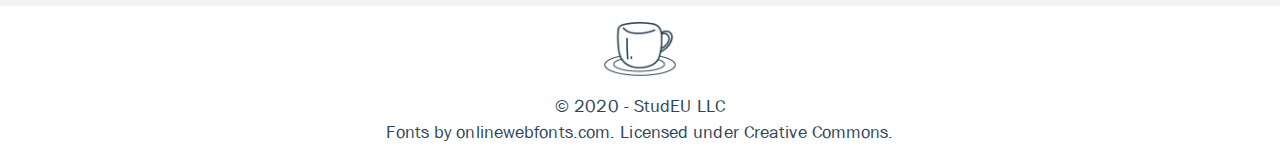
==== commit 1ea44b89: "added skeleton and event pages" ====
--- a/index.html
+++ b/index.html
@@ -10,11 +10,7 @@
     <script type="text/javascript" src="//cdn.jsdelivr.net/npm/slick-carousel@1.8.1/slick/slick.min.js"></script>
     <script src="https://medium-widget.pixelpoint.io/widget.js"></script>
    <!-- <script src="https://www.google.com/recaptcha/api.js" async defer></script> !-->
-<<<<<<< Updated upstream
-   <!--test-->
-=======
    <!--test for branch-->
->>>>>>> Stashed changes
    <script src="script.js"></script>
 </head>
 <body>
@@ -51,7 +47,7 @@
         <section id="section-intro" class="section">
                 <div id="background-frame"> 
                     <div class="section-heading"><h3 style="margin-bottom: -1rem; padding: 0rem;"><b>Welcome to <span style="color: #583D9E;">StudEU</span></b></h3></div>
-                    <h2 style="margin-bottom: -2rem;">Education can be an adventure</h2>
+                    <h2 style="margin-bottom: -2rem;">Education can be an Adventure!</h2>
                     <div onclick="scrollToElement('studying-in-Europe')">
                         <button class="button button-primary center button-start" style="align-items: center;">Learn How</button>
                     </div>                 
@@ -68,7 +64,7 @@
             <div class="flex-col">
             </div>
             <div class="flex-col">
-                <h2 class="section-heading" style ="color:#583D9E;"><b>Studying in Europe</b></h2>
+                <h2 class="section-heading" style ="color:#583D9E; padding-top: 3rem;"><b>Studying in Europe</b></h2>
                 <h1>an option for everyone</h1>
                 <p2>Most people don’t realize that you do not need to be a citizen of a European country to study full-time in the EU. As an American, Europe is wide open to you! In many EU countries the population is shrinking and they need more well educated people to fuel economic growth - which is why Europe has put out the welcome mat for foreign students. There are thousands of Bachelors and Masters programs in English. 51% of Europeans speak English. You do not need to speak a foreign language. Education is supported by the government so it is often times much cheaper than in the USA. The academic quality of European universities is world class.</p2>
                 <br><br>
--- a/style.css
+++ b/style.css
@@ -472,6 +472,9 @@
     display: block;
     width: 121px;
     height: 171px;
+    float: left;
+    padding-left: -15rem;
+    margin-left: -10rem;
     }
 
 #header-logo > img {
